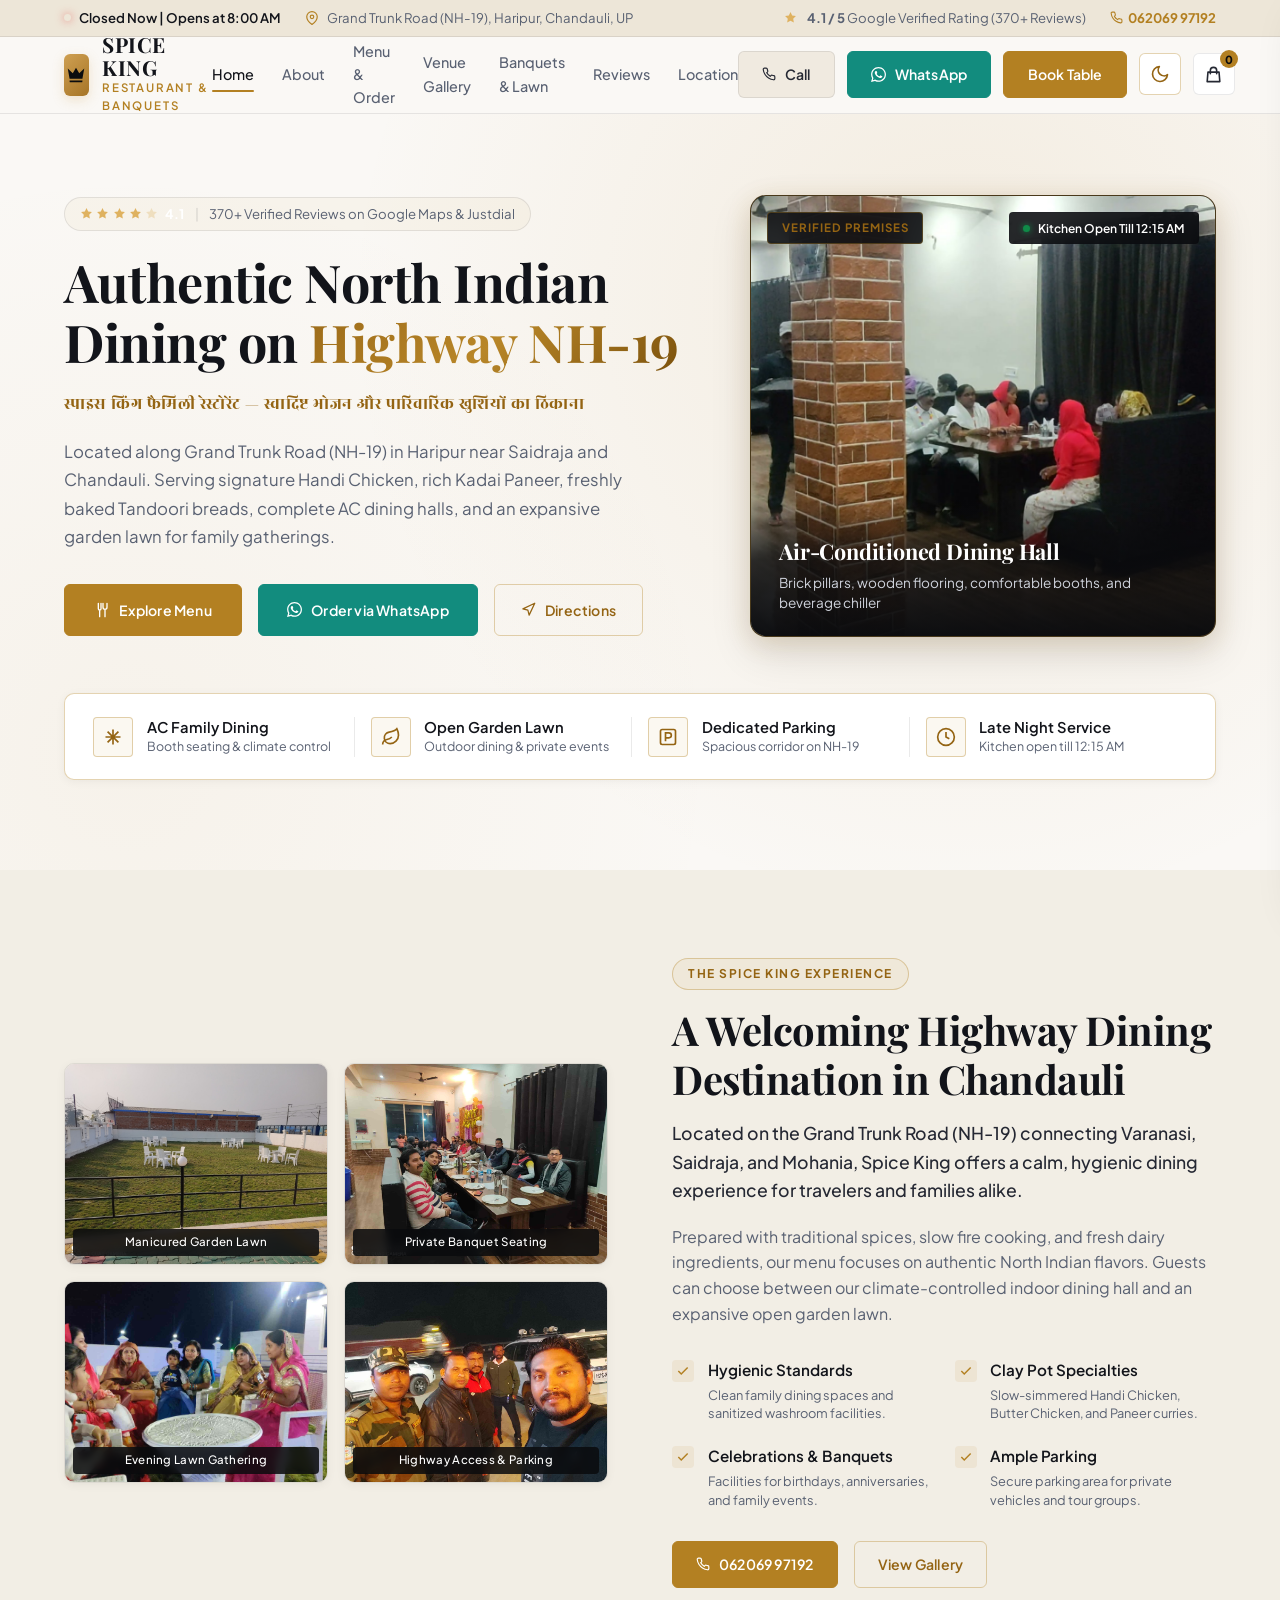
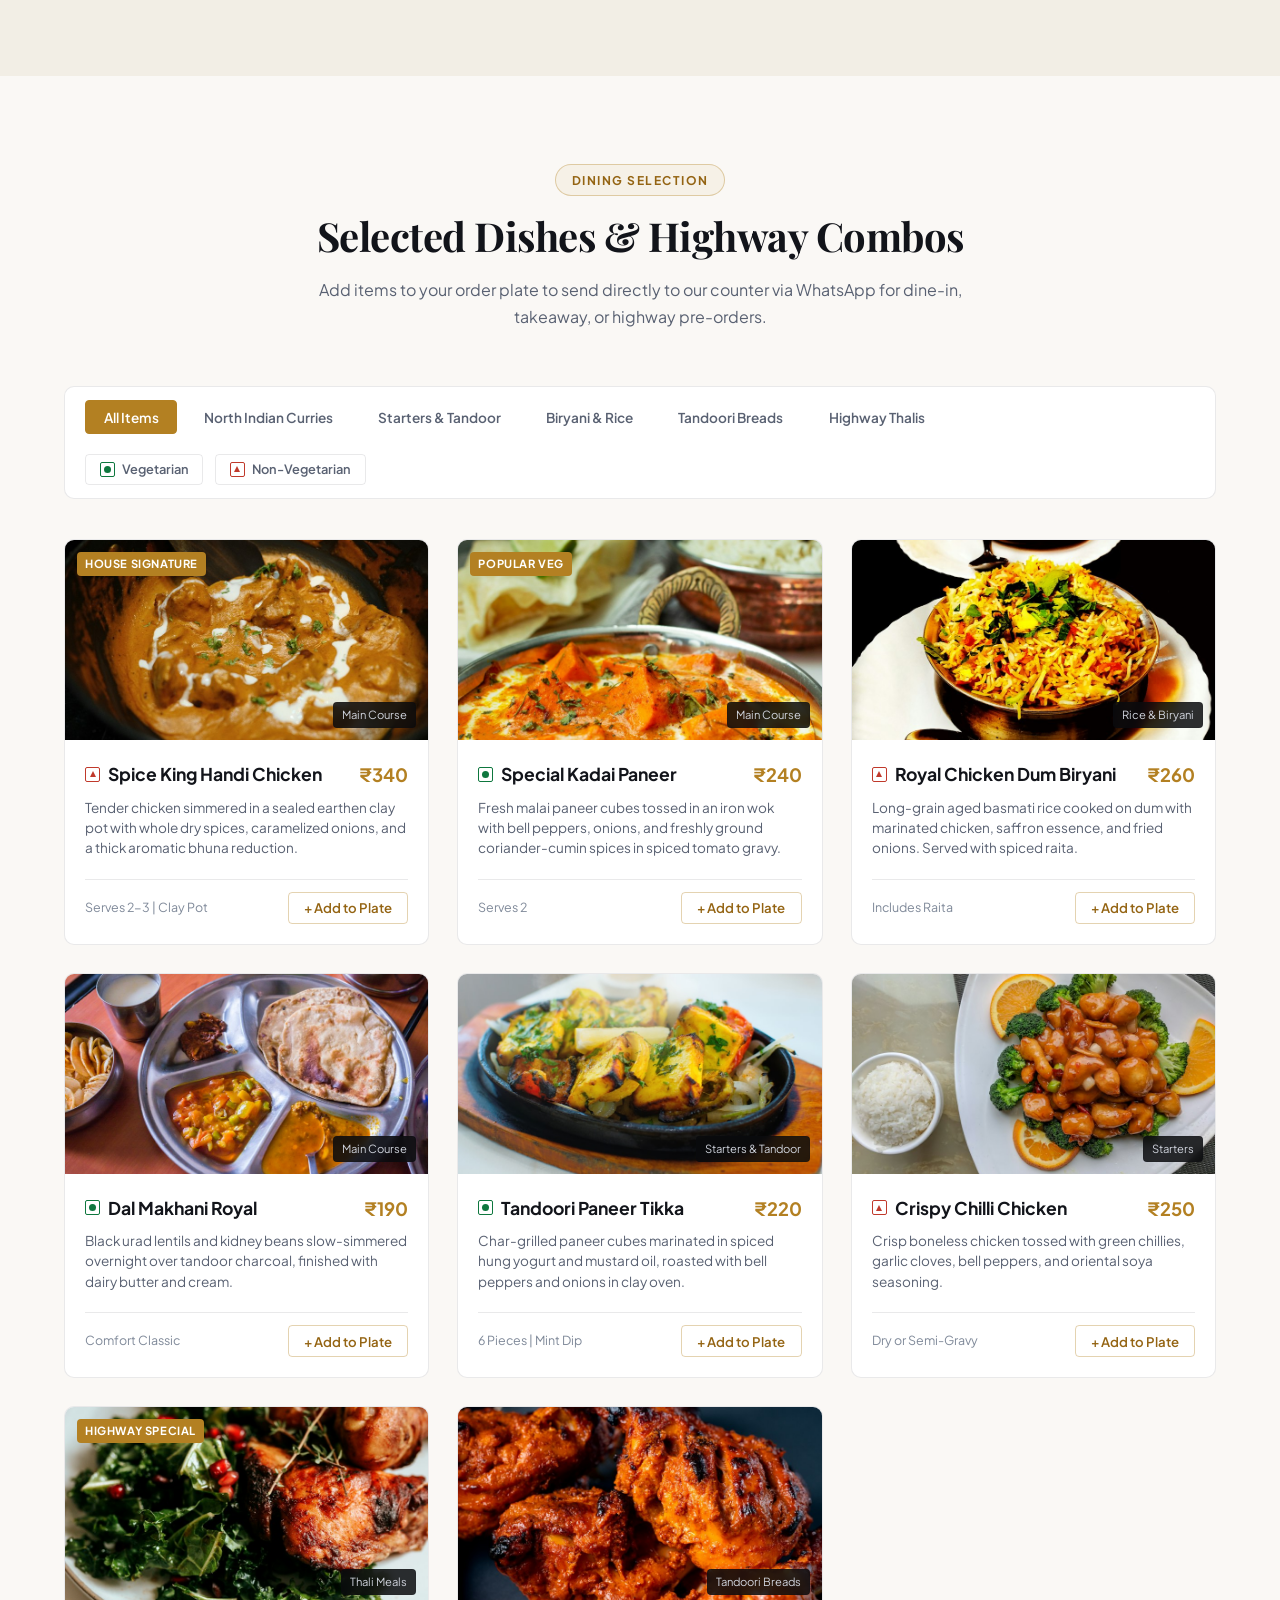
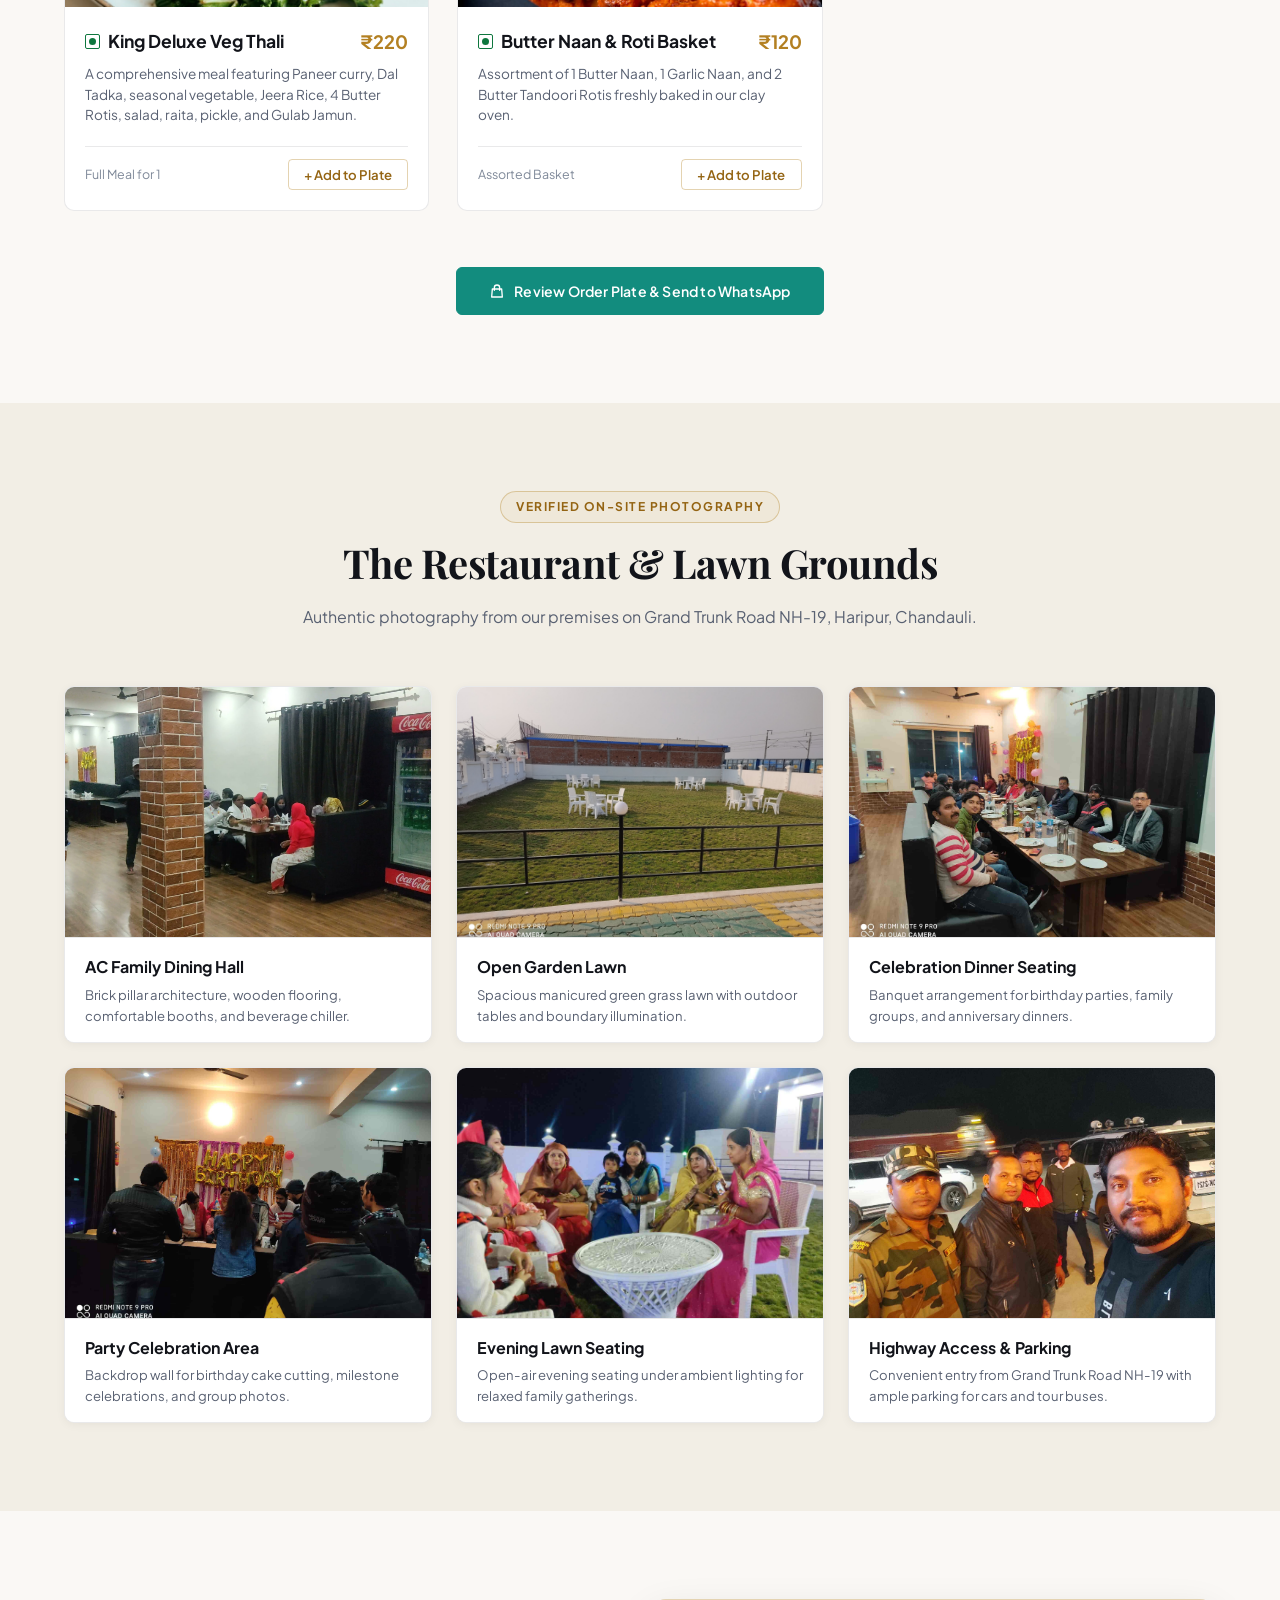
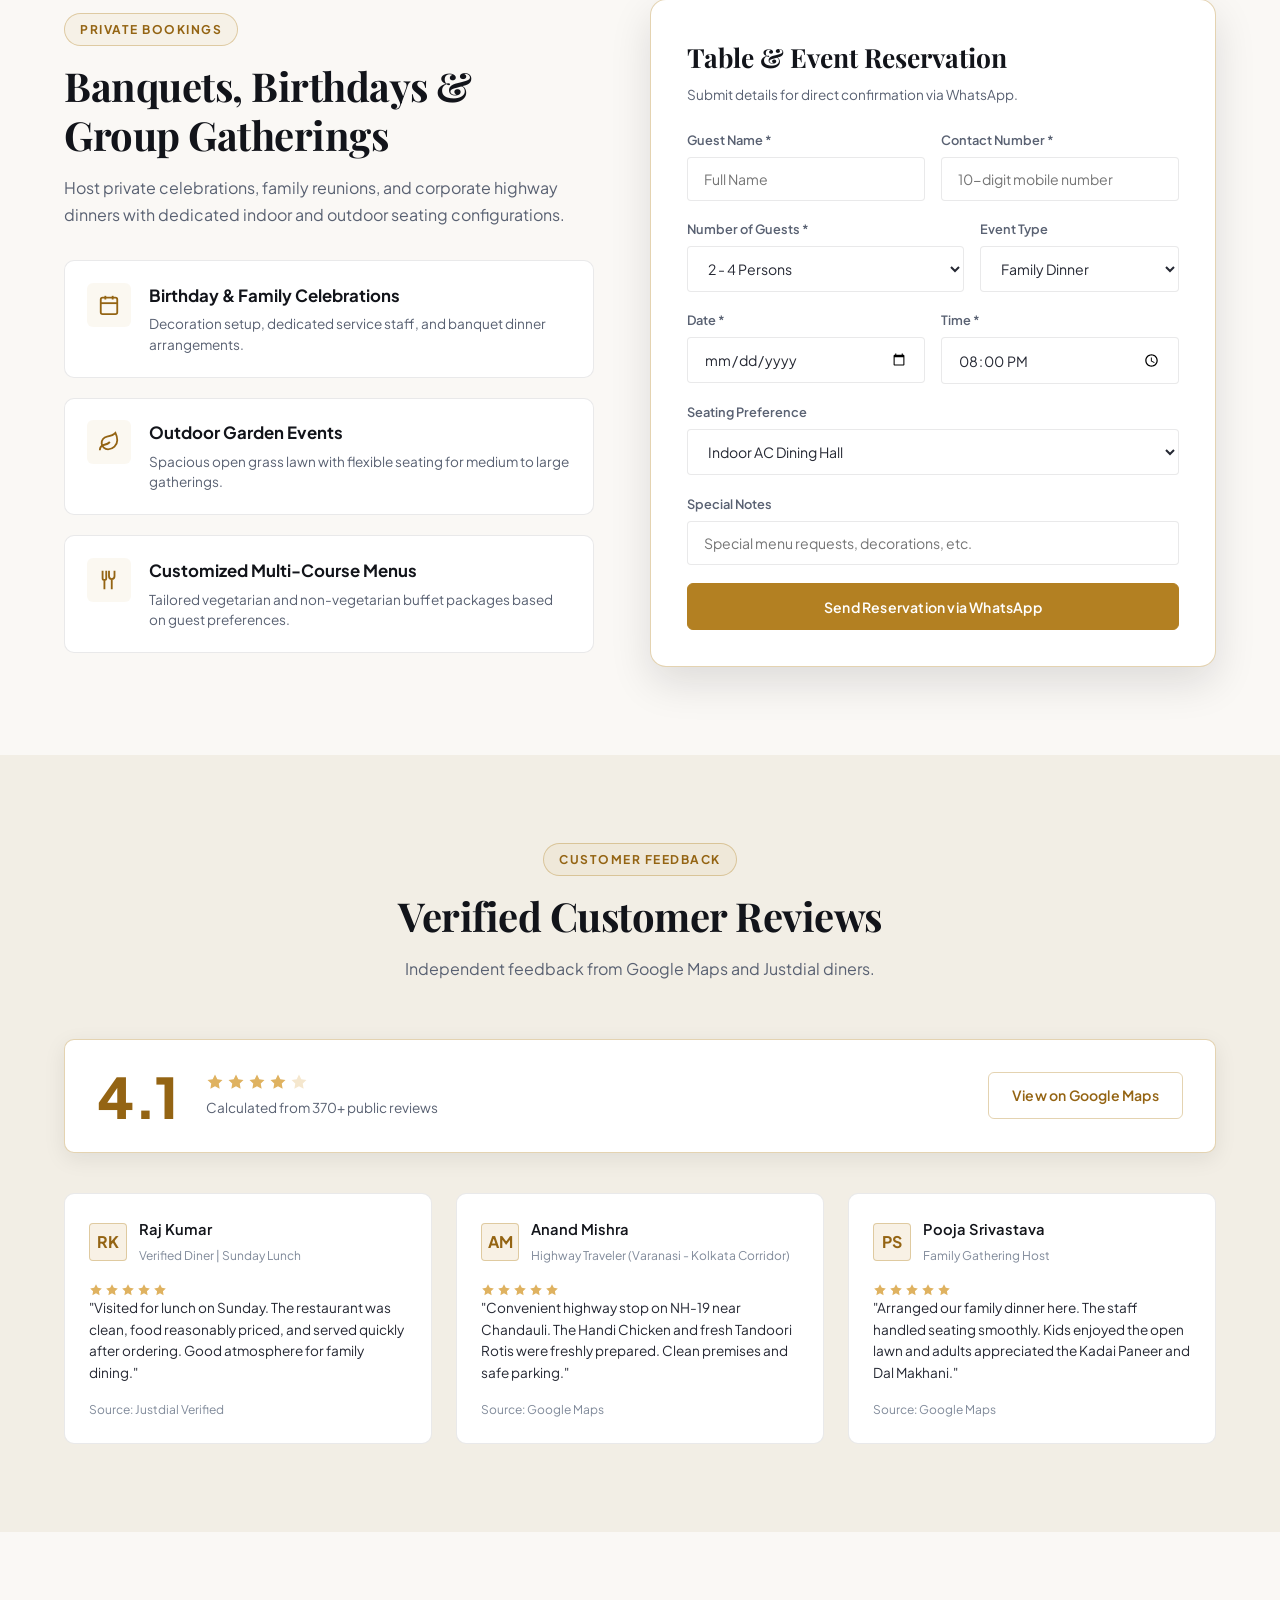
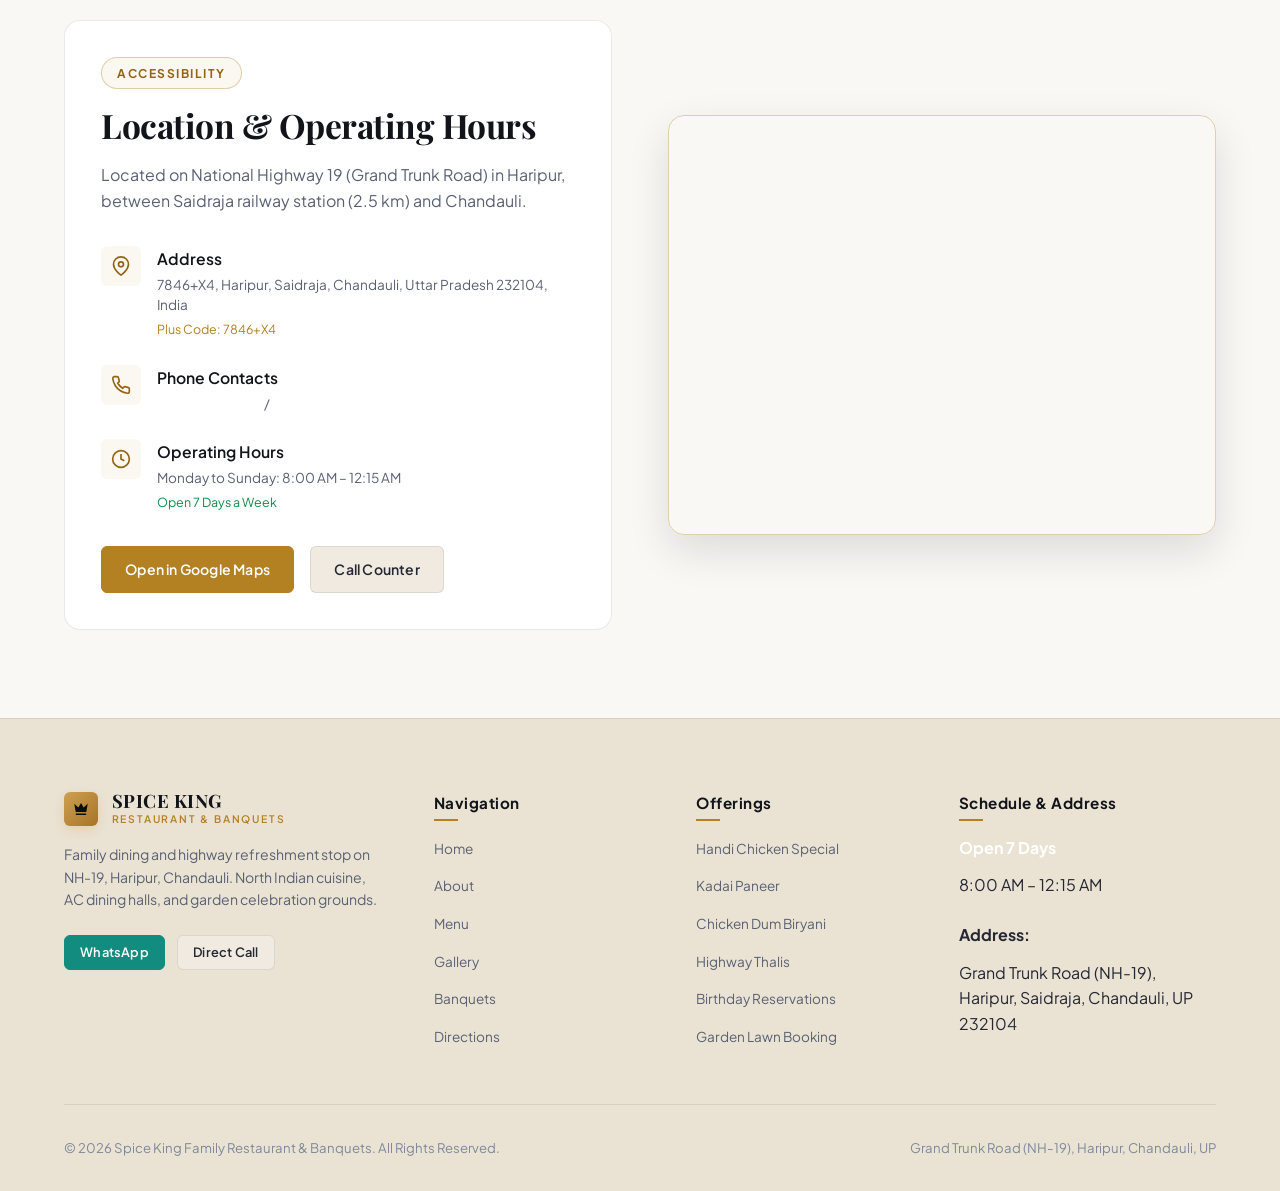
==== index.html @ 6fa089f3 "Initial commit: Spice King Family Restaurant & Banquets official website" ====
<!DOCTYPE html>
<html lang="en">
<head>
  <meta charset="UTF-8">
  <meta name="viewport" content="width=device-width, initial-scale=1.0">
  <title>Spice King Family Restaurant & Banquets | Grand Trunk Road, NH-19, Chandauli</title>
  <meta name="description" content="Official website of Spice King Family Restaurant & Banquets, Haripur, Chandauli (NH-19). North Indian dining, Handi Chicken, Paneer specialties, AC family dining hall, and garden lawn for celebrations.">
  <meta name="keywords" content="Spice King Family Restaurant, Spice King Chandauli, Haripur restaurant, Saidraja restaurant, NH-19 restaurant, Handi chicken Chandauli, Banquets in Chandauli">

  <!-- Open Graph -->
  <meta property="og:title" content="Spice King Family Restaurant & Banquets">
  <meta property="og:description" content="Authentic taste, AC family dining, green lawn, and celebration venue on Grand Trunk Road NH-19, Chandauli.">
  <meta property="og:image" content="assets/images/spice_king_2.jpg">
  <meta property="og:type" content="restaurant.restaurant">

  <!-- Google Fonts -->
  <link rel="preconnect" href="https://fonts.googleapis.com">
  <link rel="preconnect" href="https://fonts.gstatic.com" crossorigin>
  <link href="https://fonts.googleapis.com/css2?family=Playfair+Display:ital,wght@0,600;0,700;0,800;1,600&family=Plus+Jakarta+Sans:wght@400;500;600;700;800&family=Rozha+One&display=swap" rel="stylesheet">

  <!-- Main CSS -->
  <link rel="stylesheet" href="assets/css/styles.css">

  <!-- Theme Initialization (Runs before render to prevent flash) -->
  <script>
    (function() {
      var saved = localStorage.getItem('spice_king_theme');
      if (saved === 'light' || (!saved && window.matchMedia && window.matchMedia('(prefers-color-scheme: light)').matches)) {
        document.documentElement.setAttribute('data-theme', 'light');
      } else {
        document.documentElement.setAttribute('data-theme', 'dark');
      }
    })();
  </script>
</head>
<body>

  <!-- Top Highway Information Bar -->
  <div class="top-notice-bar">
    <div class="container" style="display:flex; justify-content:space-between; align-items:center; width:100%;">
      <div class="notice-items">
        <div class="notice-item">
          <span class="live-indicator" id="liveStatusDot"></span>
          <span id="liveStatusText" style="font-weight:600; color:var(--text-heading);">Open Now | Closes at 12:15 AM</span>
        </div>
        <div class="notice-item">
          <span class="svg-icon svg-stroke" style="width:14px; height:14px; color:var(--brand-gold);">
            <svg viewBox="0 0 24 24"><path d="M21 10c0 7-9 13-9 13s-9-6-9-13a9 9 0 0118 0z"/><circle cx="12" cy="10" r="3"/></svg>
          </span>
          <span>Grand Trunk Road (NH-19), Haripur, Chandauli, UP</span>
        </div>
      </div>
      <div class="notice-items">
        <div class="notice-item">
          <span class="star-rating" style="margin-right:2px;">
            <svg width="13" height="13" viewBox="0 0 24 24" fill="currentColor"><path d="M12 2l3.09 6.26L22 9.27l-5 4.87 1.18 6.88L12 17.77l-6.18 3.25L7 14.14 2 9.27l6.91-1.01L12 2z"/></svg>
          </span>
          <span><strong>4.1 / 5</strong> Google Verified Rating (370+ Reviews)</span>
        </div>
        <div class="notice-item">
          <a href="tel:06206997192" style="color:var(--brand-gold); font-weight:700; display:flex; align-items:center; gap:5px;">
            <span class="svg-icon svg-stroke" style="width:13px; height:13px;">
              <svg viewBox="0 0 24 24"><path d="M22 16.92v3a2 2 0 01-2.18 2 19.79 19.79 0 01-8.63-3.07 19.5 19.5 0 01-6-6 19.79 19.79 0 01-3.07-8.67A2 2 0 014.11 2h3a2 2 0 012 1.72 12.84 12.84 0 00.7 2.81 2 2 0 01-.45 2.11L8.09 9.91a16 16 0 006 6l1.27-1.27a2 2 0 012.11-.45 12.84 12.84 0 002.81.7A2 2 0 0122 16.92z"/></svg>
            </span>
            062069 97192
          </a>
        </div>
      </div>
    </div>
  </div>

  <!-- Navigation Header -->
  <header class="navbar" id="navbar">
    <div class="container nav-container">
      <!-- Brand Logo -->
      <a href="#home" class="brand-logo">
        <div class="logo-icon">
          <svg viewBox="0 0 24 24" fill="currentColor">
            <path d="M5 16L3 5l5.5 5L12 4l3.5 6L21 5l-2 11H5zm14 3c0 .6-.4 1-1 1H6c-.6 0-1-.4-1-1v-1h14v1z"/>
          </svg>
        </div>
        <div class="brand-text">
          <span class="brand-name">SPICE KING</span>
          <span class="brand-sub">Restaurant & Banquets</span>
        </div>
      </a>

      <!-- Desktop Nav Links -->
      <nav class="nav-links" id="navLinks">
        <a href="#home" class="nav-link active">Home</a>
        <a href="#about" class="nav-link">About</a>
        <a href="#menu" class="nav-link">Menu & Order</a>
        <a href="#gallery" class="nav-link">Venue Gallery</a>
        <a href="#banquets" class="nav-link">Banquets & Lawn</a>
        <a href="#reviews" class="nav-link">Reviews</a>
        <a href="#location" class="nav-link">Location</a>
      </nav>

      <!-- Nav Actions -->
      <div class="nav-actions">
        <a href="tel:06206997192" class="btn btn-call" title="Call Spice King">
          <span class="svg-icon svg-stroke" style="width:14px; height:14px;">
            <svg viewBox="0 0 24 24"><path d="M22 16.92v3a2 2 0 01-2.18 2 19.79 19.79 0 01-8.63-3.07 19.5 19.5 0 01-6-6 19.79 19.79 0 01-3.07-8.67A2 2 0 014.11 2h3a2 2 0 012 1.72 12.84 12.84 0 00.7 2.81 2 2 0 01-.45 2.11L8.09 9.91a16 16 0 006 6l1.27-1.27a2 2 0 012.11-.45 12.84 12.84 0 002.81.7A2 2 0 0122 16.92z"/></svg>
          </span>
          Call
        </a>
        <a href="https://wa.me/916206997192?text=Hello%20Spice%20King%20Family%20Restaurant,%20I%20would%20like%20to%20inquire%20about%20dining." target="_blank" class="btn btn-whatsapp" title="Chat on WhatsApp">
          <span class="svg-icon" style="width:15px; height:15px;">
            <svg viewBox="0 0 24 24"><path d="M.057 24l1.687-6.163c-1.041-1.804-1.588-3.849-1.587-5.946.003-6.556 5.338-11.891 11.893-11.891 3.181.001 6.167 1.24 8.413 3.488 2.245 2.248 3.481 5.236 3.48 8.414-.003 6.557-5.338 11.892-11.893 11.892-1.99-.001-3.951-.5-5.688-1.448l-6.305 1.654zm6.597-3.807c1.676.995 3.276 1.591 5.392 1.592 5.448 0 9.886-4.434 9.889-9.885.002-5.462-4.415-9.89-9.881-9.892-5.452 0-9.887 4.434-9.889 9.884-.001 2.225.651 3.891 1.746 5.634l-.999 3.648 3.742-.981zm11.387-5.464c-.074-.124-.272-.198-.57-.347-.297-.149-1.758-.868-2.031-.967-.272-.099-.47-.149-.669.149-.198.297-.768.967-.941 1.165-.173.198-.347.223-.644.074-.297-.149-1.255-.462-2.39-1.475-.883-.788-1.48-1.761-1.653-2.059-.173-.297-.018-.458.13-.606.134-.133.297-.347.446-.521.151-.172.2-.296.3-.495.099-.198.05-.372-.025-.521-.075-.148-.669-1.611-.916-2.206-.242-.579-.487-.501-.669-.51l-.57-.01c-.198 0-.52.074-.792.372s-1.04 1.016-1.04 2.479 1.065 2.876 1.213 3.074c.149.198 2.095 3.2 5.076 4.487.709.306 1.263.489 1.694.626.712.226 1.36.194 1.872.118.571-.085 1.758-.719 2.006-1.413.248-.695.248-1.29.173-1.414z"/></svg>
          </span>
          WhatsApp
        </a>
        <a href="#banquets" class="btn btn-primary">Book Table</a>
        
        <!-- Day / Night Theme Toggle -->
        <button class="theme-toggle-btn" id="themeToggleBtn" title="Switch Theme (Day / Night)" aria-label="Toggle Day and Night Theme">
          <span class="theme-icon sun-icon svg-stroke">
            <svg viewBox="0 0 24 24"><circle cx="12" cy="12" r="5"/><line x1="12" y1="1" x2="12" y2="3"/><line x1="12" y1="21" x2="12" y2="23"/><line x1="4.22" y1="4.22" x2="5.64" y2="5.64"/><line x1="18.36" y1="18.36" x2="19.78" y2="19.78"/><line x1="1" y1="12" x2="3" y2="12"/><line x1="21" y1="12" x2="23" y2="12"/><line x1="4.22" y1="19.78" x2="5.64" y2="18.36"/><line x1="18.36" y1="5.64" x2="19.78" y2="4.22"/></svg>
          </span>
          <span class="theme-icon moon-icon svg-stroke">
            <svg viewBox="0 0 24 24"><path d="M21 12.79A9 9 0 1 1 11.21 3 7 7 0 0 0 21 12.79z"/></svg>
          </span>
        </button>

        <!-- Cart Toggle Trigger -->
        <button class="cart-toggle-btn" id="cartToggleBtn" title="View Order Plate">
          <span class="svg-icon svg-stroke" style="width:19px; height:19px;">
            <svg viewBox="0 0 24 24"><path d="M16 11V7a4 4 0 00-8 0v4M5 9h14l1 12H4L5 9z"/></svg>
          </span>
          <span class="cart-count-badge" id="cartCountBadge">0</span>
        </button>

        <button class="mobile-nav-toggle" id="mobileNavToggle" aria-label="Toggle navigation">
          <svg width="20" height="20" viewBox="0 0 24 24" fill="none" stroke="currentColor" stroke-width="2"><path d="M4 6h16M4 12h16M4 18h16"/></svg>
        </button>
      </div>
    </div>
  </header>

  <!-- ==========================================================================
       HERO SECTION
       ========================================================================== -->
  <section class="hero" id="home">
    <div class="container">
      <div class="hero-grid">
        <!-- Left Content -->
        <div class="hero-content">
          <div class="hero-rating-badge">
            <div class="star-rating">
              <svg width="13" height="13" viewBox="0 0 24 24" fill="currentColor"><path d="M12 2l3.09 6.26L22 9.27l-5 4.87 1.18 6.88L12 17.77l-6.18 3.25L7 14.14 2 9.27l6.91-1.01L12 2z"/></svg>
              <svg width="13" height="13" viewBox="0 0 24 24" fill="currentColor"><path d="M12 2l3.09 6.26L22 9.27l-5 4.87 1.18 6.88L12 17.77l-6.18 3.25L7 14.14 2 9.27l6.91-1.01L12 2z"/></svg>
              <svg width="13" height="13" viewBox="0 0 24 24" fill="currentColor"><path d="M12 2l3.09 6.26L22 9.27l-5 4.87 1.18 6.88L12 17.77l-6.18 3.25L7 14.14 2 9.27l6.91-1.01L12 2z"/></svg>
              <svg width="13" height="13" viewBox="0 0 24 24" fill="currentColor"><path d="M12 2l3.09 6.26L22 9.27l-5 4.87 1.18 6.88L12 17.77l-6.18 3.25L7 14.14 2 9.27l6.91-1.01L12 2z"/></svg>
              <svg width="13" height="13" viewBox="0 0 24 24" fill="currentColor" style="opacity:0.3;"><path d="M12 2l3.09 6.26L22 9.27l-5 4.87 1.18 6.88L12 17.77l-6.18 3.25L7 14.14 2 9.27l6.91-1.01L12 2z"/></svg>
              <span style="color:#fff; margin-left:4px; font-weight:700;">4.1</span>
            </div>
            <span style="color:var(--border-subtle);">|</span>
            <span style="color:var(--text-muted);">370+ Verified Reviews on Google Maps & Justdial</span>
          </div>

          <h1 class="hero-title">
            Authentic North Indian Dining on <span class="text-gradient">Highway NH-19</span>
          </h1>

          <div class="hindi-tagline" style="margin-bottom: 1.25rem;">
            स्पाइस किंग फैमिली रेस्टोरेंट — स्वादिष्ट भोजन और पारिवारिक खुशियों का ठिकाना
          </div>

          <p class="hero-description">
            Located along Grand Trunk Road (NH-19) in Haripur near Saidraja and Chandauli. Serving signature Handi Chicken, rich Kadai Paneer, freshly baked Tandoori breads, complete AC dining halls, and an expansive garden lawn for family gatherings.
          </p>

          <div class="hero-cta-group">
            <a href="#menu" class="btn btn-primary" style="padding: 0.85rem 1.85rem;">
              <span class="svg-icon svg-stroke" style="width:16px; height:16px;">
                <svg viewBox="0 0 24 24"><path d="M18 2v6a3 3 0 0 1-3 3 3 3 0 0 1-3-3V2M15 11v11M5 2v8a2 2 0 0 0 2 2h0a2 2 0 0 0 2-2V2M7 12v10"/></svg>
              </span>
              Explore Menu
            </a>
            <a href="https://wa.me/916206997192?text=Hello%20Spice%20King%20Restaurant,%20I%20want%20to%20place%20an%20order/pre-order." target="_blank" class="btn btn-whatsapp" style="padding: 0.85rem 1.75rem;">
              <span class="svg-icon" style="width:15px; height:15px;">
                <svg viewBox="0 0 24 24"><path d="M.057 24l1.687-6.163c-1.041-1.804-1.588-3.849-1.587-5.946.003-6.556 5.338-11.891 11.893-11.891 3.181.001 6.167 1.24 8.413 3.488 2.245 2.248 3.481 5.236 3.48 8.414-.003 6.557-5.338 11.892-11.893 11.892-1.99-.001-3.951-.5-5.688-1.448l-6.305 1.654zm6.597-3.807c1.676.995 3.276 1.591 5.392 1.592 5.448 0 9.886-4.434 9.889-9.885.002-5.462-4.415-9.89-9.881-9.892-5.452 0-9.887 4.434-9.889 9.884-.001 2.225.651 3.891 1.746 5.634l-.999 3.648 3.742-.981zm11.387-5.464c-.074-.124-.272-.198-.57-.347-.297-.149-1.758-.868-2.031-.967-.272-.099-.47-.149-.669.149-.198.297-.768.967-.941 1.165-.173.198-.347.223-.644.074-.297-.149-1.255-.462-2.39-1.475-.883-.788-1.48-1.761-1.653-2.059-.173-.297-.018-.458.13-.606.134-.133.297-.347.446-.521.151-.172.2-.296.3-.495.099-.198.05-.372-.025-.521-.075-.148-.669-1.611-.916-2.206-.242-.579-.487-.501-.669-.51l-.57-.01c-.198 0-.52.074-.792.372s-1.04 1.016-1.04 2.479 1.065 2.876 1.213 3.074c.149.198 2.095 3.2 5.076 4.487.709.306 1.263.489 1.694.626.712.226 1.36.194 1.872.118.571-.085 1.758-.719 2.006-1.413.248-.695.248-1.29.173-1.414z"/></svg>
              </span>
              Order via WhatsApp
            </a>
            <a href="#location" class="btn btn-outline" style="padding: 0.85rem 1.65rem;">
              <span class="svg-icon svg-stroke" style="width:15px; height:15px;">
                <svg viewBox="0 0 24 24"><polygon points="3 11 22 2 13 21 11 13 3 11"/></svg>
              </span>
              Directions
            </a>
          </div>
        </div>

        <!-- Right Visual Showcase -->
        <div class="hero-visual">
          <div class="visual-main-card">
            <div class="visual-top-bar">
              <span class="visual-badge">Verified Premises</span>
              <span class="visual-badge-live">
                <span class="live-indicator"></span>
                Kitchen Open Till 12:15 AM
              </span>
            </div>
            <img src="assets/images/spice_king_2.jpg" alt="Spice King Family Restaurant AC Dining Hall Interior">
            <div class="visual-overlay">
              <h3 class="visual-title">Air-Conditioned Dining Hall</h3>
              <p class="visual-sub">Brick pillars, wooden flooring, comfortable booths, and beverage chiller</p>
            </div>
          </div>
        </div>
      </div>

      <!-- Grounded 4-Column Feature Bar -->
      <div class="hero-features-bar">
        <div class="feature-bar-item">
          <div class="feature-bar-icon">
            <svg viewBox="0 0 24 24" fill="none" stroke="currentColor" stroke-width="2"><path d="M12 3v18m-9-9h18m-15.5-6.5l13 13m0-13l-13 13"/></svg>
          </div>
          <div class="feature-bar-text">
            <h4>AC Family Dining</h4>
            <p>Booth seating & climate control</p>
          </div>
        </div>
        <div class="feature-bar-item">
          <div class="feature-bar-icon">
            <svg viewBox="0 0 24 24" fill="none" stroke="currentColor" stroke-width="2"><path d="M11 20A7 7 0 0 1 9.8 6.1C15.5 5 17 4.48 19 2c1 2 2 4.18 2 8 0 5.5-4.78 10-10 10Z"/><path d="M2 21c0-3 1.85-5.36 5.08-6C9.5 14.52 12 13 13 12"/></svg>
          </div>
          <div class="feature-bar-text">
            <h4>Open Garden Lawn</h4>
            <p>Outdoor dining & private events</p>
          </div>
        </div>
        <div class="feature-bar-item">
          <div class="feature-bar-icon">
            <svg viewBox="0 0 24 24" fill="none" stroke="currentColor" stroke-width="2"><rect x="3" y="3" width="18" height="18" rx="2"/><path d="M9 17V7h4a3 3 0 0 1 0 6H9"/></svg>
          </div>
          <div class="feature-bar-text">
            <h4>Dedicated Parking</h4>
            <p>Spacious corridor on NH-19</p>
          </div>
        </div>
        <div class="feature-bar-item">
          <div class="feature-bar-icon">
            <svg viewBox="0 0 24 24" fill="none" stroke="currentColor" stroke-width="2"><circle cx="12" cy="12" r="10"/><polyline points="12 6 12 12 16 14"/></svg>
          </div>
          <div class="feature-bar-text">
            <h4>Late Night Service</h4>
            <p>Kitchen open till 12:15 AM</p>
          </div>
        </div>
      </div>
    </div>
  </section>

  <!-- ==========================================================================
       ABOUT & HIGHWAY ADVANTAGE
       ========================================================================== -->
  <section class="section about-section" id="about">
    <div class="container">
      <div class="about-grid">
        <!-- Mosaic -->
        <div class="about-gallery-mosaic">
          <div class="mosaic-item">
            <img src="assets/images/spice_king_6.jpg" alt="Outdoor Lawn Garden at Spice King">
            <span class="mosaic-label">Manicured Garden Lawn</span>
          </div>
          <div class="mosaic-item">
            <img src="assets/images/spice_king_4.jpg" alt="Banquet Setup at Spice King">
            <span class="mosaic-label">Private Banquet Seating</span>
          </div>
          <div class="mosaic-item">
            <img src="assets/images/spice_king_3.jpg" alt="Evening Family Gathering at Lawn">
            <span class="mosaic-label">Evening Lawn Gathering</span>
          </div>
          <div class="mosaic-item">
            <img src="assets/images/spice_king_1.jpg" alt="Highway Travelers Stop at Spice King">
            <span class="mosaic-label">Highway Access & Parking</span>
          </div>
        </div>

        <!-- Narrative -->
        <div class="about-text">
          <div class="badge-tag">The Spice King Experience</div>
          <h2 class="section-title">A Welcoming Highway Dining Destination in Chandauli</h2>
          <p class="lead">
            Located on the Grand Trunk Road (NH-19) connecting Varanasi, Saidraja, and Mohania, Spice King offers a calm, hygienic dining experience for travelers and families alike.
          </p>
          <p style="color:var(--text-muted); margin-bottom:1.5rem;">
            Prepared with traditional spices, slow fire cooking, and fresh dairy ingredients, our menu focuses on authentic North Indian flavors. Guests can choose between our climate-controlled indoor dining hall and an expansive open garden lawn.
          </p>

          <div class="features-list">
            <div class="feature-point">
              <div class="feature-check">
                <svg viewBox="0 0 24 24" fill="none" stroke="currentColor" stroke-width="2.5"><polyline points="20 6 9 17 4 12"/></svg>
              </div>
              <div>
                <h5>Hygienic Standards</h5>
                <p>Clean family dining spaces and sanitized washroom facilities.</p>
              </div>
            </div>
            <div class="feature-point">
              <div class="feature-check">
                <svg viewBox="0 0 24 24" fill="none" stroke="currentColor" stroke-width="2.5"><polyline points="20 6 9 17 4 12"/></svg>
              </div>
              <div>
                <h5>Clay Pot Specialties</h5>
                <p>Slow-simmered Handi Chicken, Butter Chicken, and Paneer curries.</p>
              </div>
            </div>
            <div class="feature-point">
              <div class="feature-check">
                <svg viewBox="0 0 24 24" fill="none" stroke="currentColor" stroke-width="2.5"><polyline points="20 6 9 17 4 12"/></svg>
              </div>
              <div>
                <h5>Celebrations & Banquets</h5>
                <p>Facilities for birthdays, anniversaries, and family events.</p>
              </div>
            </div>
            <div class="feature-point">
              <div class="feature-check">
                <svg viewBox="0 0 24 24" fill="none" stroke="currentColor" stroke-width="2.5"><polyline points="20 6 9 17 4 12"/></svg>
              </div>
              <div>
                <h5>Ample Parking</h5>
                <p>Secure parking area for private vehicles and tour groups.</p>
              </div>
            </div>
          </div>

          <div style="display:flex; gap:1rem; align-items:center;">
            <a href="tel:06206997192" class="btn btn-primary">
              <span class="svg-icon svg-stroke" style="width:14px; height:14px;">
                <svg viewBox="0 0 24 24"><path d="M22 16.92v3a2 2 0 01-2.18 2 19.79 19.79 0 01-8.63-3.07 19.5 19.5 0 01-6-6 19.79 19.79 0 01-3.07-8.67A2 2 0 014.11 2h3a2 2 0 012 1.72 12.84 12.84 0 00.7 2.81 2 2 0 01-.45 2.11L8.09 9.91a16 16 0 006 6l1.27-1.27a2 2 0 012.11-.45 12.84 12.84 0 002.81.7A2 2 0 0122 16.92z"/></svg>
              </span>
              062069 97192
            </a>
            <a href="#gallery" class="btn btn-outline">View Gallery</a>
          </div>
        </div>
      </div>
    </div>
  </section>

  <!-- ==========================================================================
       MENU & ORDERING
       ========================================================================== -->
  <section class="section menu-section" id="menu">
    <div class="container">
      <div class="section-title-wrap">
        <div class="badge-tag">Dining Selection</div>
        <h2 class="section-title">Selected Dishes & Highway Combos</h2>
        <p class="section-subtitle">
          Add items to your order plate to send directly to our counter via WhatsApp for dine-in, takeaway, or highway pre-orders.
        </p>
      </div>

      <!-- Controls -->
      <div class="menu-controls">
        <div class="category-tabs">
          <button class="cat-tab-btn active" data-category="all">All Items</button>
          <button class="cat-tab-btn" data-category="mains">North Indian Curries</button>
          <button class="cat-tab-btn" data-category="starters">Starters & Tandoor</button>
          <button class="cat-tab-btn" data-category="biryani">Biryani & Rice</button>
          <button class="cat-tab-btn" data-category="breads">Tandoori Breads</button>
          <button class="cat-tab-btn" data-category="thali">Highway Thalis</button>
        </div>

        <div class="diet-filters">
          <button class="diet-btn" data-diet="veg">
            <span class="veg-badge"></span> Vegetarian
          </button>
          <button class="diet-btn" data-diet="nonveg">
            <span class="nonveg-badge"></span> Non-Vegetarian
          </button>
        </div>
      </div>

      <!-- Grid -->
      <div class="menu-grid" id="menuGrid">

        <!-- 1: Handi Chicken -->
        <div class="menu-card" data-category="mains" data-diet="nonveg" data-id="1">
          <div class="menu-card-img-wrap">
            <img src="assets/images/butter_chicken.jpg" alt="Spice King Signature Handi Chicken">
            <span class="bestseller-tag">House Signature</span>
            <span class="category-tag-floating">Main Course</span>
          </div>
          <div class="menu-card-body">
            <div class="menu-card-header">
              <div class="item-name-group">
                <span class="nonveg-badge"></span>
                <h3 class="item-title">Spice King Handi Chicken</h3>
              </div>
              <span class="item-price">₹340</span>
            </div>
            <p class="item-desc">
              Tender chicken simmered in a sealed earthen clay pot with whole dry spices, caramelized onions, and a thick aromatic bhuna reduction.
            </p>
            <div class="menu-card-footer">
              <span class="portion-info">Serves 2-3 | Clay Pot</span>
              <button class="add-order-btn">+ Add to Plate</button>
            </div>
          </div>
        </div>

        <!-- 2: Kadai Paneer -->
        <div class="menu-card" data-category="mains" data-diet="veg" data-id="2">
          <div class="menu-card-img-wrap">
            <img src="assets/images/kadai_paneer.jpg" alt="Special Kadai Paneer">
            <span class="bestseller-tag">Popular Veg</span>
            <span class="category-tag-floating">Main Course</span>
          </div>
          <div class="menu-card-body">
            <div class="menu-card-header">
              <div class="item-name-group">
                <span class="veg-badge"></span>
                <h3 class="item-title">Special Kadai Paneer</h3>
              </div>
              <span class="item-price">₹240</span>
            </div>
            <p class="item-desc">
              Fresh malai paneer cubes tossed in an iron wok with bell peppers, onions, and freshly ground coriander-cumin spices in spiced tomato gravy.
            </p>
            <div class="menu-card-footer">
              <span class="portion-info">Serves 2</span>
              <button class="add-order-btn">+ Add to Plate</button>
            </div>
          </div>
        </div>

        <!-- 3: Biryani -->
        <div class="menu-card" data-category="biryani" data-diet="nonveg" data-id="3">
          <div class="menu-card-img-wrap">
            <img src="assets/images/biryani.jpg" alt="Royal Chicken Dum Biryani">
            <span class="category-tag-floating">Rice & Biryani</span>
          </div>
          <div class="menu-card-body">
            <div class="menu-card-header">
              <div class="item-name-group">
                <span class="nonveg-badge"></span>
                <h3 class="item-title">Royal Chicken Dum Biryani</h3>
              </div>
              <span class="item-price">₹260</span>
            </div>
            <p class="item-desc">
              Long-grain aged basmati rice cooked on dum with marinated chicken, saffron essence, and fried onions. Served with spiced raita.
            </p>
            <div class="menu-card-footer">
              <span class="portion-info">Includes Raita</span>
              <button class="add-order-btn">+ Add to Plate</button>
            </div>
          </div>
        </div>

        <!-- 4: Dal Makhani -->
        <div class="menu-card" data-category="mains" data-diet="veg" data-id="4">
          <div class="menu-card-img-wrap">
            <img src="assets/images/dal_makhani.jpg" alt="Dal Makhani Royal">
            <span class="category-tag-floating">Main Course</span>
          </div>
          <div class="menu-card-body">
            <div class="menu-card-header">
              <div class="item-name-group">
                <span class="veg-badge"></span>
                <h3 class="item-title">Dal Makhani Royal</h3>
              </div>
              <span class="item-price">₹190</span>
            </div>
            <p class="item-desc">
              Black urad lentils and kidney beans slow-simmered overnight over tandoor charcoal, finished with dairy butter and cream.
            </p>
            <div class="menu-card-footer">
              <span class="portion-info">Comfort Classic</span>
              <button class="add-order-btn">+ Add to Plate</button>
            </div>
          </div>
        </div>

        <!-- 5: Paneer Tikka -->
        <div class="menu-card" data-category="starters" data-diet="veg" data-id="5">
          <div class="menu-card-img-wrap">
            <img src="assets/images/paneer_tikka.jpg" alt="Tandoori Paneer Tikka">
            <span class="category-tag-floating">Starters & Tandoor</span>
          </div>
          <div class="menu-card-body">
            <div class="menu-card-header">
              <div class="item-name-group">
                <span class="veg-badge"></span>
                <h3 class="item-title">Tandoori Paneer Tikka</h3>
              </div>
              <span class="item-price">₹220</span>
            </div>
            <p class="item-desc">
              Char-grilled paneer cubes marinated in spiced hung yogurt and mustard oil, roasted with bell peppers and onions in clay oven.
            </p>
            <div class="menu-card-footer">
              <span class="portion-info">6 Pieces | Mint Dip</span>
              <button class="add-order-btn">+ Add to Plate</button>
            </div>
          </div>
        </div>

        <!-- 6: Chilli Chicken -->
        <div class="menu-card" data-category="starters" data-diet="nonveg" data-id="6">
          <div class="menu-card-img-wrap">
            <img src="assets/images/chilli_chicken.jpg" alt="Crispy Chilli Chicken">
            <span class="category-tag-floating">Starters</span>
          </div>
          <div class="menu-card-body">
            <div class="menu-card-header">
              <div class="item-name-group">
                <span class="nonveg-badge"></span>
                <h3 class="item-title">Crispy Chilli Chicken</h3>
              </div>
              <span class="item-price">₹250</span>
            </div>
            <p class="item-desc">
              Crisp boneless chicken tossed with green chillies, garlic cloves, bell peppers, and oriental soya seasoning.
            </p>
            <div class="menu-card-footer">
              <span class="portion-info">Dry or Semi-Gravy</span>
              <button class="add-order-btn">+ Add to Plate</button>
            </div>
          </div>
        </div>

        <!-- 7: Deluxe Thali -->
        <div class="menu-card" data-category="thali" data-diet="veg" data-id="7">
          <div class="menu-card-img-wrap">
            <img src="assets/images/thali.jpg" alt="Highway Deluxe Veg Thali">
            <span class="bestseller-tag">Highway Special</span>
            <span class="category-tag-floating">Thali Meals</span>
          </div>
          <div class="menu-card-body">
            <div class="menu-card-header">
              <div class="item-name-group">
                <span class="veg-badge"></span>
                <h3 class="item-title">King Deluxe Veg Thali</h3>
              </div>
              <span class="item-price">₹220</span>
            </div>
            <p class="item-desc">
              A comprehensive meal featuring Paneer curry, Dal Tadka, seasonal vegetable, Jeera Rice, 4 Butter Rotis, salad, raita, pickle, and Gulab Jamun.
            </p>
            <div class="menu-card-footer">
              <span class="portion-info">Full Meal for 1</span>
              <button class="add-order-btn">+ Add to Plate</button>
            </div>
          </div>
        </div>

        <!-- 8: Breads -->
        <div class="menu-card" data-category="breads" data-diet="veg" data-id="8">
          <div class="menu-card-img-wrap">
            <img src="assets/images/tandoori_roti.jpg" alt="Butter Naan and Tandoori Roti">
            <span class="category-tag-floating">Tandoori Breads</span>
          </div>
          <div class="menu-card-body">
            <div class="menu-card-header">
              <div class="item-name-group">
                <span class="veg-badge"></span>
                <h3 class="item-title">Butter Naan & Roti Basket</h3>
              </div>
              <span class="item-price">₹120</span>
            </div>
            <p class="item-desc">
              Assortment of 1 Butter Naan, 1 Garlic Naan, and 2 Butter Tandoori Rotis freshly baked in our clay oven.
            </p>
            <div class="menu-card-footer">
              <span class="portion-info">Assorted Basket</span>
              <button class="add-order-btn">+ Add to Plate</button>
            </div>
          </div>
        </div>

      </div>

      <div style="text-align: center; margin-top: 3.5rem;">
        <button class="btn btn-whatsapp" onclick="document.getElementById('cartToggleBtn').click();" style="padding: 0.85rem 2rem;">
          <span class="svg-icon svg-stroke" style="width:16px; height:16px;">
            <svg viewBox="0 0 24 24"><path d="M16 11V7a4 4 0 00-8 0v4M5 9h14l1 12H4L5 9z"/></svg>
          </span>
          Review Order Plate & Send to WhatsApp
        </button>
      </div>
    </div>
  </section>

  <!-- ==========================================================================
       VENUE GALLERY
       ========================================================================== -->
  <section class="section gallery-section" id="gallery">
    <div class="container">
      <div class="section-title-wrap">
        <div class="badge-tag">Verified On-Site Photography</div>
        <h2 class="section-title">The Restaurant & Lawn Grounds</h2>
        <p class="section-subtitle">
          Authentic photography from our premises on Grand Trunk Road NH-19, Haripur, Chandauli.
        </p>
      </div>

      <div class="gallery-grid">
        <div class="gallery-card">
          <div class="zoom-overlay">
            <svg viewBox="0 0 24 24" fill="none" stroke="currentColor" stroke-width="2"><circle cx="11" cy="11" r="8"/><line x1="21" y1="21" x2="16.65" y2="16.65"/></svg>
          </div>
          <img src="assets/images/spice_king_2.jpg" alt="Indoor AC Family Hall" class="gallery-card-img">
          <div class="gallery-card-caption">
            <h4>AC Family Dining Hall</h4>
            <p>Brick pillar architecture, wooden flooring, comfortable booths, and beverage chiller.</p>
          </div>
        </div>

        <div class="gallery-card">
          <div class="zoom-overlay">
            <svg viewBox="0 0 24 24" fill="none" stroke="currentColor" stroke-width="2"><circle cx="11" cy="11" r="8"/><line x1="21" y1="21" x2="16.65" y2="16.65"/></svg>
          </div>
          <img src="assets/images/spice_king_6.jpg" alt="Open Grass Garden Lawn" class="gallery-card-img">
          <div class="gallery-card-caption">
            <h4>Open Garden Lawn</h4>
            <p>Spacious manicured green grass lawn with outdoor tables and boundary illumination.</p>
          </div>
        </div>

        <div class="gallery-card">
          <div class="zoom-overlay">
            <svg viewBox="0 0 24 24" fill="none" stroke="currentColor" stroke-width="2"><circle cx="11" cy="11" r="8"/><line x1="21" y1="21" x2="16.65" y2="16.65"/></svg>
          </div>
          <img src="assets/images/spice_king_4.jpg" alt="Banquet Table Setup" class="gallery-card-img">
          <div class="gallery-card-caption">
            <h4>Celebration Dinner Seating</h4>
            <p>Banquet arrangement for birthday parties, family groups, and anniversary dinners.</p>
          </div>
        </div>

        <div class="gallery-card">
          <div class="zoom-overlay">
            <svg viewBox="0 0 24 24" fill="none" stroke="currentColor" stroke-width="2"><circle cx="11" cy="11" r="8"/><line x1="21" y1="21" x2="16.65" y2="16.65"/></svg>
          </div>
          <img src="assets/images/spice_king_5.jpg" alt="Cake Cutting Celebration Wall" class="gallery-card-img">
          <div class="gallery-card-caption">
            <h4>Party Celebration Area</h4>
            <p>Backdrop wall for birthday cake cutting, milestone celebrations, and group photos.</p>
          </div>
        </div>

        <div class="gallery-card">
          <div class="zoom-overlay">
            <svg viewBox="0 0 24 24" fill="none" stroke="currentColor" stroke-width="2"><circle cx="11" cy="11" r="8"/><line x1="21" y1="21" x2="16.65" y2="16.65"/></svg>
          </div>
          <img src="assets/images/spice_king_3.jpg" alt="Evening Lawn Dining" class="gallery-card-img">
          <div class="gallery-card-caption">
            <h4>Evening Lawn Seating</h4>
            <p>Open-air evening seating under ambient lighting for relaxed family gatherings.</p>
          </div>
        </div>

        <div class="gallery-card">
          <div class="zoom-overlay">
            <svg viewBox="0 0 24 24" fill="none" stroke="currentColor" stroke-width="2"><circle cx="11" cy="11" r="8"/><line x1="21" y1="21" x2="16.65" y2="16.65"/></svg>
          </div>
          <img src="assets/images/spice_king_1.jpg" alt="Highway Front and Parking" class="gallery-card-img">
          <div class="gallery-card-caption">
            <h4>Highway Access & Parking</h4>
            <p>Convenient entry from Grand Trunk Road NH-19 with ample parking for cars and tour buses.</p>
          </div>
        </div>
      </div>
    </div>
  </section>

  <!-- ==========================================================================
       BANQUETS & RESERVATION
       ========================================================================== -->
  <section class="section banquet-section" id="banquets">
    <div class="container">
      <div class="banquet-grid">
        <div class="banquet-content">
          <div class="badge-tag">Private Bookings</div>
          <h2 class="section-title">Banquets, Birthdays & Group Gatherings</h2>
          <p class="section-subtitle" style="text-align: left; margin-bottom: 2rem;">
            Host private celebrations, family reunions, and corporate highway dinners with dedicated indoor and outdoor seating configurations.
          </p>

          <div class="banquet-cards">
            <div class="banquet-feature-box">
              <div class="bf-icon">
                <svg viewBox="0 0 24 24" fill="none" stroke="currentColor" stroke-width="2"><rect x="3" y="4" width="18" height="18" rx="2" ry="2"/><line x1="16" y1="2" x2="16" y2="6"/><line x1="8" y1="2" x2="8" y2="6"/><line x1="3" y1="10" x2="21" y2="10"/></svg>
              </div>
              <div class="bf-content">
                <h4>Birthday & Family Celebrations</h4>
                <p>Decoration setup, dedicated service staff, and banquet dinner arrangements.</p>
              </div>
            </div>

            <div class="banquet-feature-box">
              <div class="bf-icon">
                <svg viewBox="0 0 24 24" fill="none" stroke="currentColor" stroke-width="2"><path d="M11 20A7 7 0 0 1 9.8 6.1C15.5 5 17 4.48 19 2c1 2 2 4.18 2 8 0 5.5-4.78 10-10 10Z"/><path d="M2 21c0-3 1.85-5.36 5.08-6C9.5 14.52 12 13 13 12"/></svg>
              </div>
              <div class="bf-content">
                <h4>Outdoor Garden Events</h4>
                <p>Spacious open grass lawn with flexible seating for medium to large gatherings.</p>
              </div>
            </div>

            <div class="banquet-feature-box">
              <div class="bf-icon">
                <svg viewBox="0 0 24 24" fill="none" stroke="currentColor" stroke-width="2"><path d="M18 2v6a3 3 0 0 1-3 3 3 3 0 0 1-3-3V2M15 11v11M5 2v8a2 2 0 0 0 2 2h0a2 2 0 0 0 2-2V2M7 12v10"/></svg>
              </div>
              <div class="bf-content">
                <h4>Customized Multi-Course Menus</h4>
                <p>Tailored vegetarian and non-vegetarian buffet packages based on guest preferences.</p>
              </div>
            </div>
          </div>
        </div>

        <!-- Booking Form -->
        <div class="banquet-form-card">
          <div class="form-header">
            <h3>Table & Event Reservation</h3>
            <p>Submit details for direct confirmation via WhatsApp.</p>
          </div>

          <form id="tableBookingForm" class="booking-form">
            <div class="form-row">
              <div class="form-group">
                <label for="bookName">Guest Name *</label>
                <input type="text" id="bookName" class="form-control" placeholder="Full Name" required>
              </div>
              <div class="form-group">
                <label for="bookPhone">Contact Number *</label>
                <input type="tel" id="bookPhone" class="form-control" placeholder="10-digit mobile number" required>
              </div>
            </div>

            <div class="form-row">
              <div class="form-group">
                <label for="bookGuests">Number of Guests *</label>
                <select id="bookGuests" class="form-control" required>
                  <option value="2-4 Persons">2 - 4 Persons</option>
                  <option value="5-10 Persons">5 - 10 Persons</option>
                  <option value="10-25 Persons">10 - 25 Persons (Party)</option>
                  <option value="25-50+ Persons">25 - 50+ Persons (Banquet / Lawn)</option>
                </select>
              </div>
              <div class="form-group">
                <label for="bookOccasion">Event Type</label>
                <select id="bookOccasion" class="form-control">
                  <option value="Family Dinner">Family Dinner</option>
                  <option value="Birthday Celebration">Birthday Celebration</option>
                  <option value="Anniversary">Anniversary</option>
                  <option value="Highway Traveler Stop">Highway Traveler Stop</option>
                  <option value="Group Reunion">Group Reunion</option>
                </select>
              </div>
            </div>

            <div class="form-row">
              <div class="form-group">
                <label for="bookDate">Date *</label>
                <input type="date" id="bookDate" class="form-control" required>
              </div>
              <div class="form-group">
                <label for="bookTime">Time *</label>
                <input type="time" id="bookTime" class="form-control" value="20:00" required>
              </div>
            </div>

            <div class="form-group">
              <label for="bookSeating">Seating Preference</label>
              <select id="bookSeating" class="form-control">
                <option value="Indoor AC Dining Hall">Indoor AC Dining Hall</option>
                <option value="Open Garden Lawn">Open Garden Lawn</option>
                <option value="Any Available Table">Any Available Table</option>
              </select>
            </div>

            <div class="form-group">
              <label for="bookNotes">Special Notes</label>
              <input type="text" id="bookNotes" class="form-control" placeholder="Special menu requests, decorations, etc.">
            </div>

            <button type="submit" class="btn btn-primary" style="width: 100%; padding: 0.85rem;">
              Send Reservation via WhatsApp
            </button>
          </form>
        </div>
      </div>
    </div>
  </section>

  <!-- ==========================================================================
       VERIFIED REVIEWS
       ========================================================================== -->
  <section class="section reviews-section" id="reviews">
    <div class="container">
      <div class="section-title-wrap">
        <div class="badge-tag">Customer Feedback</div>
        <h2 class="section-title">Verified Customer Reviews</h2>
        <p class="section-subtitle">
          Independent feedback from Google Maps and Justdial diners.
        </p>
      </div>

      <div class="rating-overview-card">
        <div class="overview-left">
          <div class="rating-big-number">4.1</div>
          <div class="overview-stars-wrap">
            <div class="stars-five">
              <svg viewBox="0 0 24 24" fill="currentColor"><path d="M12 2l3.09 6.26L22 9.27l-5 4.87 1.18 6.88L12 17.77l-6.18 3.25L7 14.14 2 9.27l6.91-1.01L12 2z"/></svg>
              <svg viewBox="0 0 24 24" fill="currentColor"><path d="M12 2l3.09 6.26L22 9.27l-5 4.87 1.18 6.88L12 17.77l-6.18 3.25L7 14.14 2 9.27l6.91-1.01L12 2z"/></svg>
              <svg viewBox="0 0 24 24" fill="currentColor"><path d="M12 2l3.09 6.26L22 9.27l-5 4.87 1.18 6.88L12 17.77l-6.18 3.25L7 14.14 2 9.27l6.91-1.01L12 2z"/></svg>
              <svg viewBox="0 0 24 24" fill="currentColor"><path d="M12 2l3.09 6.26L22 9.27l-5 4.87 1.18 6.88L12 17.77l-6.18 3.25L7 14.14 2 9.27l6.91-1.01L12 2z"/></svg>
              <svg viewBox="0 0 24 24" fill="currentColor" style="opacity:0.3;"><path d="M12 2l3.09 6.26L22 9.27l-5 4.87 1.18 6.88L12 17.77l-6.18 3.25L7 14.14 2 9.27l6.91-1.01L12 2z"/></svg>
            </div>
            <div class="review-count-text">Calculated from 370+ public reviews</div>
          </div>
        </div>
        <div class="overview-right">
          <a href="https://www.google.co.in/maps/place/Spice+king+family+restaurant/@25.2573561,83.3083009,17.75z/data=!4m6!3m5!1s0x398e17ed1ba98a4f:0x7d7eccffa862e907!8m2!3d25.257429!4d83.310299!16s%2Fg%2F11pcmkn1bq" target="_blank" class="btn btn-outline">
            View on Google Maps
          </a>
        </div>
      </div>

      <div class="reviews-grid">
        <div class="review-card">
          <div class="review-header">
            <div class="reviewer-avatar">RK</div>
            <div class="reviewer-meta">
              <h5>Raj Kumar</h5>
              <span>Verified Diner | Sunday Lunch</span>
            </div>
          </div>
          <div class="review-stars">
            <svg viewBox="0 0 24 24" fill="currentColor"><path d="M12 2l3.09 6.26L22 9.27l-5 4.87 1.18 6.88L12 17.77l-6.18 3.25L7 14.14 2 9.27l6.91-1.01L12 2z"/></svg>
            <svg viewBox="0 0 24 24" fill="currentColor"><path d="M12 2l3.09 6.26L22 9.27l-5 4.87 1.18 6.88L12 17.77l-6.18 3.25L7 14.14 2 9.27l6.91-1.01L12 2z"/></svg>
            <svg viewBox="0 0 24 24" fill="currentColor"><path d="M12 2l3.09 6.26L22 9.27l-5 4.87 1.18 6.88L12 17.77l-6.18 3.25L7 14.14 2 9.27l6.91-1.01L12 2z"/></svg>
            <svg viewBox="0 0 24 24" fill="currentColor"><path d="M12 2l3.09 6.26L22 9.27l-5 4.87 1.18 6.88L12 17.77l-6.18 3.25L7 14.14 2 9.27l6.91-1.01L12 2z"/></svg>
            <svg viewBox="0 0 24 24" fill="currentColor"><path d="M12 2l3.09 6.26L22 9.27l-5 4.87 1.18 6.88L12 17.77l-6.18 3.25L7 14.14 2 9.27l6.91-1.01L12 2z"/></svg>
          </div>
          <p class="review-body">
            "Visited for lunch on Sunday. The restaurant was clean, food reasonably priced, and served quickly after ordering. Good atmosphere for family dining."
          </p>
          <span style="font-size:0.75rem; color:var(--text-dim);">Source: Justdial Verified</span>
        </div>

        <div class="review-card">
          <div class="review-header">
            <div class="reviewer-avatar">AM</div>
            <div class="reviewer-meta">
              <h5>Anand Mishra</h5>
              <span>Highway Traveler (Varanasi - Kolkata Corridor)</span>
            </div>
          </div>
          <div class="review-stars">
            <svg viewBox="0 0 24 24" fill="currentColor"><path d="M12 2l3.09 6.26L22 9.27l-5 4.87 1.18 6.88L12 17.77l-6.18 3.25L7 14.14 2 9.27l6.91-1.01L12 2z"/></svg>
            <svg viewBox="0 0 24 24" fill="currentColor"><path d="M12 2l3.09 6.26L22 9.27l-5 4.87 1.18 6.88L12 17.77l-6.18 3.25L7 14.14 2 9.27l6.91-1.01L12 2z"/></svg>
            <svg viewBox="0 0 24 24" fill="currentColor"><path d="M12 2l3.09 6.26L22 9.27l-5 4.87 1.18 6.88L12 17.77l-6.18 3.25L7 14.14 2 9.27l6.91-1.01L12 2z"/></svg>
            <svg viewBox="0 0 24 24" fill="currentColor"><path d="M12 2l3.09 6.26L22 9.27l-5 4.87 1.18 6.88L12 17.77l-6.18 3.25L7 14.14 2 9.27l6.91-1.01L12 2z"/></svg>
            <svg viewBox="0 0 24 24" fill="currentColor"><path d="M12 2l3.09 6.26L22 9.27l-5 4.87 1.18 6.88L12 17.77l-6.18 3.25L7 14.14 2 9.27l6.91-1.01L12 2z"/></svg>
          </div>
          <p class="review-body">
            "Convenient highway stop on NH-19 near Chandauli. The Handi Chicken and fresh Tandoori Rotis were freshly prepared. Clean premises and safe parking."
          </p>
          <span style="font-size:0.75rem; color:var(--text-dim);">Source: Google Maps</span>
        </div>

        <div class="review-card">
          <div class="review-header">
            <div class="reviewer-avatar">PS</div>
            <div class="reviewer-meta">
              <h5>Pooja Srivastava</h5>
              <span>Family Gathering Host</span>
            </div>
          </div>
          <div class="review-stars">
            <svg viewBox="0 0 24 24" fill="currentColor"><path d="M12 2l3.09 6.26L22 9.27l-5 4.87 1.18 6.88L12 17.77l-6.18 3.25L7 14.14 2 9.27l6.91-1.01L12 2z"/></svg>
            <svg viewBox="0 0 24 24" fill="currentColor"><path d="M12 2l3.09 6.26L22 9.27l-5 4.87 1.18 6.88L12 17.77l-6.18 3.25L7 14.14 2 9.27l6.91-1.01L12 2z"/></svg>
            <svg viewBox="0 0 24 24" fill="currentColor"><path d="M12 2l3.09 6.26L22 9.27l-5 4.87 1.18 6.88L12 17.77l-6.18 3.25L7 14.14 2 9.27l6.91-1.01L12 2z"/></svg>
            <svg viewBox="0 0 24 24" fill="currentColor"><path d="M12 2l3.09 6.26L22 9.27l-5 4.87 1.18 6.88L12 17.77l-6.18 3.25L7 14.14 2 9.27l6.91-1.01L12 2z"/></svg>
            <svg viewBox="0 0 24 24" fill="currentColor"><path d="M12 2l3.09 6.26L22 9.27l-5 4.87 1.18 6.88L12 17.77l-6.18 3.25L7 14.14 2 9.27l6.91-1.01L12 2z"/></svg>
          </div>
          <p class="review-body">
            "Arranged our family dinner here. The staff handled seating smoothly. Kids enjoyed the open lawn and adults appreciated the Kadai Paneer and Dal Makhani."
          </p>
          <span style="font-size:0.75rem; color:var(--text-dim);">Source: Google Maps</span>
        </div>
      </div>
    </div>
  </section>

  <!-- ==========================================================================
       LOCATION & ACCESS
       ========================================================================== -->
  <section class="section location-section" id="location">
    <div class="container">
      <div class="location-grid">
        <div class="location-info-card">
          <div class="badge-tag">Accessibility</div>
          <h2 class="section-title" style="font-size: 2.1rem; text-align:left;">Location & Operating Hours</h2>
          <p style="color:var(--text-muted); margin-bottom: 2rem;">
            Located on National Highway 19 (Grand Trunk Road) in Haripur, between Saidraja railway station (2.5 km) and Chandauli.
          </p>

          <div class="loc-detail-group">
            <div class="loc-icon">
              <svg viewBox="0 0 24 24" fill="none" stroke="currentColor" stroke-width="2"><path d="M21 10c0 7-9 13-9 13s-9-6-9-13a9 9 0 0118 0z"/><circle cx="12" cy="10" r="3"/></svg>
            </div>
            <div class="loc-text">
              <h4>Address</h4>
              <p>7846+X4, Haripur, Saidraja, Chandauli, Uttar Pradesh 232104, India</p>
              <span style="font-size:0.78rem; color:var(--brand-gold);">Plus Code: 7846+X4</span>
            </div>
          </div>

          <div class="loc-detail-group">
            <div class="loc-icon">
              <svg viewBox="0 0 24 24" fill="none" stroke="currentColor" stroke-width="2"><path d="M22 16.92v3a2 2 0 01-2.18 2 19.79 19.79 0 01-8.63-3.07 19.5 19.5 0 01-6-6 19.79 19.79 0 01-3.07-8.67A2 2 0 014.11 2h3a2 2 0 012 1.72 12.84 12.84 0 00.7 2.81 2 2 0 01-.45 2.11L8.09 9.91a16 16 0 006 6l1.27-1.27a2 2 0 012.11-.45 12.84 12.84 0 002.81.7A2 2 0 0122 16.92z"/></svg>
            </div>
            <div class="loc-text">
              <h4>Phone Contacts</h4>
              <p><a href="tel:06206997192" style="color:#fff; font-weight:600;">+91 62069 97192</a> / <a href="tel:06206997192" style="color:#fff;">062069 97192</a></p>
            </div>
          </div>

          <div class="loc-detail-group">
            <div class="loc-icon">
              <svg viewBox="0 0 24 24" fill="none" stroke="currentColor" stroke-width="2"><circle cx="12" cy="12" r="10"/><polyline points="12 6 12 12 16 14"/></svg>
            </div>
            <div class="loc-text">
              <h4>Operating Hours</h4>
              <p>Monday to Sunday: 8:00 AM – 12:15 AM</p>
              <span style="font-size:0.78rem; color:var(--brand-green);">Open 7 Days a Week</span>
            </div>
          </div>

          <div style="display:flex; gap:1rem; margin-top:2rem; flex-wrap:wrap;">
            <a href="https://maps.google.com/?q=25.257429,83.310299" target="_blank" class="btn btn-primary">
              Open in Google Maps
            </a>
            <a href="tel:06206997192" class="btn btn-call">
              Call Counter
            </a>
          </div>
        </div>

        <div class="map-embed-card">
          <iframe 
            src="https://maps.google.com/maps?q=25.257429,83.310299&hl=en&z=16&output=embed" 
            title="Spice King Family Restaurant Map"
            loading="lazy" 
            allowfullscreen>
          </iframe>
        </div>
      </div>
    </div>
  </section>

  <!-- ==========================================================================
       FOOTER
       ========================================================================== -->
  <footer class="footer">
    <div class="container">
      <div class="footer-grid">
        <div class="footer-brand">
          <div class="brand-logo" style="margin-bottom: 0.5rem;">
            <div class="logo-icon" style="width:34px; height:34px;">
              <svg viewBox="0 0 24 24" fill="currentColor" style="width:18px; height:18px;"><path d="M5 16L3 5l5.5 5L12 4l3.5 6L21 5l-2 11H5zm14 3c0 .6-.4 1-1 1H6c-.6 0-1-.4-1-1v-1h14v1z"/></svg>
            </div>
            <div class="brand-text">
              <span class="brand-name" style="font-size:1.15rem;">SPICE KING</span>
              <span class="brand-sub" style="font-size:0.65rem;">Restaurant & Banquets</span>
            </div>
          </div>
          <p>
            Family dining and highway refreshment stop on NH-19, Haripur, Chandauli. North Indian cuisine, AC dining halls, and garden celebration grounds.
          </p>
          <div style="display:flex; gap:0.75rem;">
            <a href="https://wa.me/916206997192" target="_blank" class="btn btn-whatsapp" style="padding:0.4rem 0.95rem; font-size:0.8rem;">WhatsApp</a>
            <a href="tel:06206997192" class="btn btn-call" style="padding:0.4rem 0.95rem; font-size:0.8rem;">Direct Call</a>
          </div>
        </div>

        <div class="footer-links">
          <h4>Navigation</h4>
          <ul>
            <li><a href="#home">Home</a></li>
            <li><a href="#about">About</a></li>
            <li><a href="#menu">Menu</a></li>
            <li><a href="#gallery">Gallery</a></li>
            <li><a href="#banquets">Banquets</a></li>
            <li><a href="#location">Directions</a></li>
          </ul>
        </div>

        <div class="footer-links">
          <h4>Offerings</h4>
          <ul>
            <li><a href="#menu">Handi Chicken Special</a></li>
            <li><a href="#menu">Kadai Paneer</a></li>
            <li><a href="#menu">Chicken Dum Biryani</a></li>
            <li><a href="#menu">Highway Thalis</a></li>
            <li><a href="#banquets">Birthday Reservations</a></li>
            <li><a href="#banquets">Garden Lawn Booking</a></li>
          </ul>
        </div>

        <div class="footer-links">
          <h4>Schedule & Address</h4>
          <ul>
            <li style="color:#fff;"><strong>Open 7 Days</strong></li>
            <li>8:00 AM – 12:15 AM</li>
            <li style="margin-top:0.75rem;"><strong>Address:</strong></li>
            <li>Grand Trunk Road (NH-19), Haripur, Saidraja, Chandauli, UP 232104</li>
          </ul>
        </div>
      </div>

      <div class="footer-bottom">
        <div>
          © 2026 Spice King Family Restaurant & Banquets. All Rights Reserved.
        </div>
        <div style="color:var(--text-dim);">
          Grand Trunk Road (NH-19), Haripur, Chandauli, UP
        </div>
      </div>
    </div>
  </footer>

  <!-- ==========================================================================
       MOBILE FLOATING BAR
       ========================================================================== -->
  <div class="floating-mobile-bar">
    <div class="mobile-bar-inner">
      <a href="tel:06206997192" class="mobile-bar-btn call-btn">
        <svg viewBox="0 0 24 24" fill="none" stroke="currentColor" stroke-width="2"><path d="M22 16.92v3a2 2 0 01-2.18 2 19.79 19.79 0 01-8.63-3.07 19.5 19.5 0 01-6-6 19.79 19.79 0 01-3.07-8.67A2 2 0 014.11 2h3a2 2 0 012 1.72 12.84 12.84 0 00.7 2.81 2 2 0 01-.45 2.11L8.09 9.91a16 16 0 006 6l1.27-1.27a2 2 0 012.11-.45 12.84 12.84 0 002.81.7A2 2 0 0122 16.92z"/></svg>
        <span>Call</span>
      </a>
      <a href="https://wa.me/916206997192?text=Hello%20Spice%20King%20Family%20Restaurant,%20I%20want%20to%20place%20an%20order." target="_blank" class="mobile-bar-btn wa-btn">
        <svg viewBox="0 0 24 24" fill="currentColor"><path d="M.057 24l1.687-6.163c-1.041-1.804-1.588-3.849-1.587-5.946.003-6.556 5.338-11.891 11.893-11.891 3.181.001 6.167 1.24 8.413 3.488 2.245 2.248 3.481 5.236 3.48 8.414-.003 6.557-5.338 11.892-11.893 11.892-1.99-.001-3.951-.5-5.688-1.448l-6.305 1.654zm6.597-3.807c1.676.995 3.276 1.591 5.392 1.592 5.448 0 9.886-4.434 9.889-9.885.002-5.462-4.415-9.89-9.881-9.892-5.452 0-9.887 4.434-9.889 9.884-.001 2.225.651 3.891 1.746 5.634l-.999 3.648 3.742-.981zm11.387-5.464c-.074-.124-.272-.198-.57-.347-.297-.149-1.758-.868-2.031-.967-.272-.099-.47-.149-.669.149-.198.297-.768.967-.941 1.165-.173.198-.347.223-.644.074-.297-.149-1.255-.462-2.39-1.475-.883-.788-1.48-1.761-1.653-2.059-.173-.297-.018-.458.13-.606.134-.133.297-.347.446-.521.151-.172.2-.296.3-.495.099-.198.05-.372-.025-.521-.075-.148-.669-1.611-.916-2.206-.242-.579-.487-.501-.669-.51l-.57-.01c-.198 0-.52.074-.792.372s-1.04 1.016-1.04 2.479 1.065 2.876 1.213 3.074c.149.198 2.095 3.2 5.076 4.487.709.306 1.263.489 1.694.626.712.226 1.36.194 1.872.118.571-.085 1.758-.719 2.006-1.413.248-.695.248-1.29.173-1.414z"/></svg>
        <span>WhatsApp</span>
      </a>
      <a href="https://maps.google.com/?q=25.257429,83.310299" target="_blank" class="mobile-bar-btn map-btn">
        <svg viewBox="0 0 24 24" fill="none" stroke="currentColor" stroke-width="2"><polygon points="3 11 22 2 13 21 11 13 3 11"/></svg>
        <span>Route</span>
      </a>
      <a href="#banquets" class="mobile-bar-btn book-btn">
        <svg viewBox="0 0 24 24" fill="none" stroke="currentColor" stroke-width="2"><rect x="3" y="4" width="18" height="18" rx="2" ry="2"/><line x1="16" y1="2" x2="16" y2="6"/><line x1="8" y1="2" x2="8" y2="6"/><line x1="3" y1="10" x2="21" y2="10"/></svg>
        <span>Reserve</span>
      </a>
    </div>
  </div>

  <!-- ==========================================================================
       CART DRAWER
       ========================================================================== -->
  <div class="cart-drawer-backdrop" id="cartDrawerBackdrop"></div>
  <aside class="cart-drawer" id="cartDrawer">
    <div class="cart-header">
      <h3>
        <svg viewBox="0 0 24 24" fill="none" stroke="currentColor" stroke-width="2"><path d="M16 11V7a4 4 0 00-8 0v4M5 9h14l1 12H4L5 9z"/></svg>
        <span>Order Plate</span>
      </h3>
      <button class="close-cart-btn" id="closeCartBtn" aria-label="Close">
        <svg width="18" height="18" viewBox="0 0 24 24" fill="none" stroke="currentColor" stroke-width="2"><path d="M18 6L6 18M6 6l12 12"/></svg>
      </button>
    </div>

    <div class="cart-items-body" id="cartItemsList"></div>

    <div class="cart-footer">
      <div style="font-size:0.75rem; color:var(--text-muted); margin-bottom:0.4rem;">Select Order Type:</div>
      <div class="order-type-selector">
        <button class="order-type-btn active" data-type="Dine-in (Restaurant Table)">Dine-in</button>
        <button class="order-type-btn" data-type="Highway Takeaway / Packing">Takeaway</button>
        <button class="order-type-btn" data-type="Pre-order for Arrival">Pre-order</button>
      </div>

      <div style="display:flex; gap:0.5rem; margin-bottom:0.75rem;">
        <input type="text" id="orderLocationInfo" class="form-control" style="font-size:0.8rem; padding:0.45rem 0.75rem;" placeholder="Table No. / Vehicle No.">
        <input type="text" id="orderNotes" class="form-control" style="font-size:0.8rem; padding:0.45rem 0.75rem;" placeholder="Special instructions">
      </div>

      <div class="cart-total-row">
        <span>Estimated Total:</span>
        <span id="cartTotalPrice">₹0</span>
      </div>

      <button class="btn btn-whatsapp" id="sendWhatsAppOrderBtn" style="width:100%; padding:0.85rem; font-size:0.95rem;">
        Send Order to WhatsApp Counter
      </button>
    </div>
  </aside>

  <!-- ==========================================================================
       PHOTO LIGHTBOX MODAL
       ========================================================================== -->
  <div class="lightbox-modal" id="photoLightboxModal">
    <div class="lightbox-content">
      <button class="close-lightbox-btn" id="closeLightboxBtn" aria-label="Close">
        <svg width="18" height="18" viewBox="0 0 24 24" fill="none" stroke="currentColor" stroke-width="2"><path d="M18 6L6 18M6 6l12 12"/></svg>
      </button>
      <img src="" alt="Spice King Restaurant View" id="lightboxImg">
      <div class="lightbox-details">
        <h3 id="lightboxTitle">Spice King Photo</h3>
        <p id="lightboxDesc">On-site photography from Haripur, Chandauli</p>
      </div>
    </div>
  </div>

  <!-- Script -->
  <script src="assets/js/main.js"></script>
</body>
</html>
---- assets/css/styles.css ----
/* ==========================================================================
   SPICE KING FAMILY RESTAURANT & BANQUETS
   Highway NH-19, Haripur, Chandauli, UP
   Executive, Premium, Clean Architectural Restaurant Design
   ========================================================================== */

:root, [data-theme="dark"] {
  /* Architectural Night / Dark Theme (Obsidian & Antique Gold) */
  --bg-primary: #0a0b0e;
  --bg-secondary: #101217;
  --bg-card: #151820;
  --bg-card-hover: #1b1f2a;
  --bg-glass: rgba(16, 18, 23, 0.9);
  --bg-notice: #08090b;
  --bg-input: #0f1015;
  --bg-footer: #060709;
  --bg-btn-call: #181a22;
  --bg-drawer: #12141a;
  --bg-drawer-footer: #111319;
  
  --brand-gold: #cfa052;
  --brand-gold-light: #dfb260;
  --brand-gold-dark: #b88636;
  --brand-copper: #d97736;
  --brand-green: #2ecc71;
  --brand-green-veg: #108a48;
  --brand-red-nonveg: #c0392b;

  --gold-grad-1: #f5d491;
  --gold-grad-2: #cfa052;
  --gold-grad-3: #b88636;

  --text-heading: #ffffff;
  --text-main: #f5f6f8;
  --text-muted: #9aa1ad;
  --text-dim: #656d78;
  
  --border-light: rgba(255, 255, 255, 0.08);
  --border-subtle: rgba(255, 255, 255, 0.12);
  --border-gold: rgba(207, 160, 82, 0.28);
  --border-gold-hover: rgba(207, 160, 82, 0.6);

  --shadow-sm: 0 4px 16px rgba(0, 0, 0, 0.35);
  --shadow-md: 0 8px 28px rgba(0, 0, 0, 0.45);
  --shadow-lg: 0 16px 48px rgba(0, 0, 0, 0.65);
  --shadow-gold: 0 8px 30px rgba(207, 160, 82, 0.15);

  --hero-glow-1: rgba(207, 160, 82, 0.08);
  --hero-glow-2: rgba(207, 160, 82, 0.04);
  --theme-toggle-bg: #151820;
  --theme-toggle-border: rgba(207, 160, 82, 0.35);
  --theme-toggle-color: #dfb260;

  --radius-xs: 4px;
  --radius-sm: 6px;
  --radius-md: 10px;
  --radius-lg: 16px;
  --radius-full: 9999px;

  --font-sans: 'Plus Jakarta Sans', system-ui, -apple-system, BlinkMacSystemFont, 'Segoe UI', Roboto, sans-serif;
  --font-display: 'Playfair Display', Georgia, serif;
  --font-hindi: 'Rozha One', 'Noto Sans Devanagari', 'Mukta', sans-serif;
  
  --transition: all 0.25s cubic-bezier(0.16, 1, 0.3, 1);
}

[data-theme="light"] {
  /* Architectural Day / Light Theme (Warm Ivory, Sandstone & Regal Polished Gold) */
  --bg-primary: #faf8f5;
  --bg-secondary: #f2eee5;
  --bg-card: #ffffff;
  --bg-card-hover: #fcfbf9;
  --bg-glass: rgba(250, 248, 245, 0.94);
  --bg-notice: #ede6d8;
  --bg-input: #ffffff;
  --bg-footer: #eae3d4;
  --bg-btn-call: #f0eae0;
  --bg-drawer: #ffffff;
  --bg-drawer-footer: #f7f3ea;
  
  --brand-gold: #b38022;
  --brand-gold-light: #946413;
  --brand-gold-dark: #7d500b;
  --brand-copper: #c45b16;
  --brand-green: #108a48;
  --brand-green-veg: #0e773e;
  --brand-red-nonveg: #c0392b;

  --gold-grad-1: #9b6a19;
  --gold-grad-2: #b88628;
  --gold-grad-3: #7b510c;

  --text-heading: #12141a;
  --text-main: #252833;
  --text-muted: #596172;
  --text-dim: #7f8999;
  
  --border-light: rgba(18, 20, 26, 0.09);
  --border-subtle: rgba(18, 20, 26, 0.15);
  --border-gold: rgba(179, 128, 34, 0.35);
  --border-gold-hover: rgba(179, 128, 34, 0.8);

  --shadow-sm: 0 2px 10px rgba(18, 20, 26, 0.05);
  --shadow-md: 0 6px 22px rgba(18, 20, 26, 0.08);
  --shadow-lg: 0 16px 42px rgba(18, 20, 26, 0.12);
  --shadow-gold: 0 6px 24px rgba(179, 128, 34, 0.18);

  --hero-glow-1: rgba(179, 128, 34, 0.1);
  --hero-glow-2: rgba(179, 128, 34, 0.05);
  --theme-toggle-bg: #ffffff;
  --theme-toggle-border: rgba(179, 128, 34, 0.35);
  --theme-toggle-color: #946413;
}

/* Base Reset */
*, *::before, *::after {
  box-sizing: border-box;
  margin: 0;
  padding: 0;
}

html {
  scroll-behavior: smooth;
  font-size: 16px;
  -webkit-font-smoothing: antialiased;
  -moz-osx-font-smoothing: grayscale;
}

body {
  font-family: var(--font-sans);
  background-color: var(--bg-primary);
  color: var(--text-main);
  line-height: 1.6;
  overflow-x: hidden;
  transition: background-color 0.3s ease, color 0.3s ease;
}

body, .navbar, .top-notice-bar, .hero, .hero-features-bar, .feature-bar-item, .about-section, .menu-section, .menu-card, .gallery-section, .banquet-section, .banquet-form-card, .reviews-section, .location-section, .footer, .cart-drawer, .form-control, .btn-call, .theme-toggle-btn, .cart-toggle-btn {
  transition: background-color 0.3s ease, color 0.3s ease, border-color 0.3s ease, box-shadow 0.3s ease;
}

img {
  max-width: 100%;
  height: auto;
  display: block;
}

a {
  color: inherit;
  text-decoration: none;
  transition: var(--transition);
}

button {
  font-family: inherit;
  cursor: pointer;
  border: none;
  outline: none;
  background: none;
  transition: var(--transition);
}

ul, ol {
  list-style: none;
}

/* Typography & Accent Helpers */
.font-display {
  font-family: var(--font-display);
}

.text-gold {
  color: var(--brand-gold);
}

.text-gradient {
  background: linear-gradient(135deg, var(--gold-grad-1) 0%, var(--gold-grad-2) 50%, var(--gold-grad-3) 100%);
  -webkit-background-clip: text;
  -webkit-text-fill-color: transparent;
}

.hindi-tagline {
  font-family: var(--font-hindi);
  color: var(--brand-gold-light);
  font-size: 1.05rem;
  font-weight: 500;
  letter-spacing: 0.5px;
}

/* SVG Icon Helper */
.svg-icon {
  display: inline-flex;
  align-items: center;
  justify-content: center;
  flex-shrink: 0;
}

.svg-icon svg {
  width: 100%;
  height: 100%;
  fill: currentColor;
}

.svg-stroke svg {
  fill: none;
  stroke: currentColor;
  stroke-width: 2;
  stroke-linecap: round;
  stroke-linejoin: round;
}

/* Layout Container */
.container {
  width: 100%;
  max-width: 1200px;
  margin: 0 auto;
  padding: 0 1.5rem;
}

.section {
  padding: 5.5rem 0;
  position: relative;
}

.section-title-wrap {
  text-align: center;
  max-width: 720px;
  margin: 0 auto 3.5rem;
}

.badge-tag {
  display: inline-flex;
  align-items: center;
  gap: 0.5rem;
  padding: 0.35rem 0.95rem;
  background: rgba(207, 160, 82, 0.08);
  border: 1px solid var(--border-gold);
  color: var(--brand-gold-light);
  border-radius: var(--radius-full);
  font-size: 0.75rem;
  font-weight: 700;
  letter-spacing: 1.5px;
  text-transform: uppercase;
  margin-bottom: 1rem;
}

.section-title {
  font-family: var(--font-display);
  font-size: 2.5rem;
  font-weight: 700;
  line-height: 1.22;
  margin-bottom: 1rem;
  letter-spacing: -0.5px;
  color: var(--text-heading);
}

.section-subtitle {
  color: var(--text-muted);
  font-size: 1rem;
  line-height: 1.65;
}

/* Top Notification Bar */
.top-notice-bar {
  background: var(--bg-notice);
  border-bottom: 1px solid var(--border-light);
  font-size: 0.825rem;
  padding: 0.45rem 1rem;
  color: var(--text-muted);
}

.notice-items {
  display: flex;
  gap: 1.5rem;
  align-items: center;
}

.notice-item {
  display: flex;
  align-items: center;
  gap: 0.5rem;
}

.live-indicator {
  display: inline-block;
  width: 7px;
  height: 7px;
  border-radius: 50%;
  background-color: var(--brand-green);
  box-shadow: 0 0 6px var(--brand-green);
}

/* Main Navigation */
.navbar {
  position: sticky;
  top: 0;
  z-index: 100;
  background: var(--bg-glass);
  backdrop-filter: blur(16px);
  -webkit-backdrop-filter: blur(16px);
  border-bottom: 1px solid var(--border-light);
  transition: var(--transition);
}

.nav-container {
  display: flex;
  align-items: center;
  justify-content: space-between;
  height: 76px;
}

.brand-logo {
  display: flex;
  align-items: center;
  gap: 0.85rem;
}

.logo-icon {
  width: 42px;
  height: 42px;
  background: linear-gradient(135deg, #cfa052 0%, #a67426 100%);
  border-radius: var(--radius-sm);
  display: flex;
  align-items: center;
  justify-content: center;
  color: #0b0c0e;
  box-shadow: 0 4px 12px rgba(207, 160, 82, 0.25);
}

.logo-icon svg {
  width: 22px;
  height: 22px;
}

.brand-text {
  display: flex;
  flex-direction: column;
}

.brand-name {
  font-family: var(--font-display);
  font-size: 1.3rem;
  font-weight: 700;
  color: var(--text-heading);
  line-height: 1.1;
  letter-spacing: 0.5px;
}

.brand-sub {
  font-size: 0.72rem;
  text-transform: uppercase;
  letter-spacing: 1.8px;
  color: var(--brand-gold);
  font-weight: 600;
}

.nav-links {
  display: flex;
  align-items: center;
  gap: 1.75rem;
}

.nav-link {
  font-size: 0.9rem;
  font-weight: 500;
  color: var(--text-muted);
  position: relative;
  padding: 0.4rem 0;
}

.nav-link:hover, .nav-link.active {
  color: var(--text-heading);
}

.nav-link.active::after {
  content: '';
  position: absolute;
  bottom: 0;
  left: 0;
  width: 100%;
  height: 2px;
  background: var(--brand-gold);
  border-radius: 2px;
}

.nav-actions {
  display: flex;
  align-items: center;
  gap: 0.75rem;
}

/* Executive Buttons */
.btn {
  display: inline-flex;
  align-items: center;
  justify-content: center;
  gap: 0.55rem;
  padding: 0.7rem 1.45rem;
  border-radius: var(--radius-sm);
  font-size: 0.88rem;
  font-weight: 600;
  letter-spacing: 0.2px;
  transition: var(--transition);
  white-space: nowrap;
}

.btn-primary {
  background: var(--brand-gold);
  color: #0b0c0e;
  border: 1px solid var(--brand-gold);
}

[data-theme="light"] .btn-primary {
  color: #ffffff;
}

.btn-primary:hover {
  background: var(--brand-gold-light);
  border-color: var(--brand-gold-light);
  transform: translateY(-2px);
  box-shadow: 0 4px 18px rgba(207, 160, 82, 0.35);
}

.btn-whatsapp {
  background: #128c7e;
  color: #fff;
  border: 1px solid #128c7e;
}

.btn-whatsapp:hover {
  background: #0f776a;
  border-color: #0f776a;
  transform: translateY(-2px);
  box-shadow: 0 4px 14px rgba(18, 140, 126, 0.35);
}

.btn-outline {
  border: 1px solid var(--border-gold);
  color: var(--brand-gold-light);
  background: transparent;
}

.btn-outline:hover {
  background: rgba(207, 160, 82, 0.12);
  border-color: var(--brand-gold);
  color: var(--brand-gold);
  transform: translateY(-2px);
}

[data-theme="dark"] .btn-outline:hover {
  color: #fff;
}

.btn-call {
  background: var(--bg-btn-call);
  border: 1px solid var(--border-light);
  color: var(--text-main);
}

.btn-call:hover {
  background: var(--bg-card-hover);
  border-color: var(--border-gold);
  color: var(--brand-gold);
}

/* Day / Night Theme Toggle Button */
.theme-toggle-btn {
  position: relative;
  width: 42px;
  height: 42px;
  border-radius: var(--radius-sm);
  background: var(--theme-toggle-bg);
  border: 1px solid var(--theme-toggle-border);
  color: var(--theme-toggle-color);
  display: inline-flex;
  align-items: center;
  justify-content: center;
  cursor: pointer;
  transition: var(--transition);
  flex-shrink: 0;
}

.theme-toggle-btn:hover {
  border-color: var(--brand-gold);
  transform: translateY(-2px);
  box-shadow: 0 4px 14px rgba(207, 160, 82, 0.25);
}

.theme-icon {
  position: absolute;
  width: 20px;
  height: 20px;
  display: flex;
  align-items: center;
  justify-content: center;
  transition: transform 0.35s cubic-bezier(0.4, 0, 0.2, 1), opacity 0.3s ease;
}

/* Dark mode: show Sun icon to switch to day */
:root .sun-icon, [data-theme="dark"] .sun-icon {
  opacity: 1;
  transform: rotate(0deg) scale(1);
}
:root .moon-icon, [data-theme="dark"] .moon-icon {
  opacity: 0;
  transform: rotate(90deg) scale(0.4);
  pointer-events: none;
}

/* Light mode: show Moon icon to switch to night */
[data-theme="light"] .sun-icon {
  opacity: 0;
  transform: rotate(-90deg) scale(0.4);
  pointer-events: none;
}
[data-theme="light"] .moon-icon {
  opacity: 1;
  transform: rotate(0deg) scale(1);
}

.cart-toggle-btn {
  position: relative;
  width: 42px;
  height: 42px;
  border-radius: var(--radius-sm);
  background: var(--bg-card);
  border: 1px solid var(--border-light);
  color: var(--text-main);
  display: flex;
  align-items: center;
  justify-content: center;
}

.cart-toggle-btn:hover {
  border-color: var(--brand-gold);
  color: var(--brand-gold);
}

.cart-count-badge {
  position: absolute;
  top: -4px;
  right: -4px;
  background: var(--brand-gold);
  color: #0b0c0e;
  font-size: 0.7rem;
  font-weight: 800;
  min-width: 18px;
  height: 18px;
  border-radius: var(--radius-full);
  display: flex;
  align-items: center;
  justify-content: center;
}

.mobile-nav-toggle {
  display: none;
  color: var(--text-heading);
  padding: 0.5rem;
}

/* ==========================================================================
   HERO SECTION
   ========================================================================== */
.hero {
  position: relative;
  min-height: 84vh;
  display: flex;
  align-items: center;
  background: radial-gradient(circle at 75% 25%, var(--hero-glow-1) 0%, transparent 55%),
              radial-gradient(circle at 10% 85%, var(--hero-glow-2) 0%, transparent 45%),
              var(--bg-primary);
  padding: 4.5rem 0 5rem;
  overflow: hidden;
}

.hero-grid {
  display: grid;
  grid-template-columns: 1.15fr 0.85fr;
  gap: 3.5rem;
  align-items: center;
}

.hero-content {
  position: relative;
  z-index: 2;
}

.hero-rating-badge {
  display: inline-flex;
  align-items: center;
  gap: 0.65rem;
  background: rgba(207, 160, 82, 0.06);
  border: 1px solid var(--border-light);
  border-radius: var(--radius-full);
  padding: 0.35rem 0.95rem;
  font-size: 0.825rem;
  margin-bottom: 1.35rem;
}

.star-rating {
  color: #dfb260;
  display: flex;
  align-items: center;
  gap: 0.2rem;
}

.hero-title {
  font-family: var(--font-display);
  font-size: 3.25rem;
  font-weight: 700;
  line-height: 1.14;
  margin-bottom: 1.25rem;
  letter-spacing: -0.5px;
  color: var(--text-heading);
}

.hero-description {
  color: var(--text-muted);
  font-size: 1.05rem;
  line-height: 1.7;
  margin-bottom: 2rem;
  max-width: 560px;
}

.hero-cta-group {
  display: flex;
  flex-wrap: wrap;
  gap: 1rem;
}

/* Hero Visual Showcase */
.hero-visual {
  position: relative;
  width: 100%;
}

.visual-main-card {
  position: relative;
  border-radius: var(--radius-lg);
  overflow: hidden;
  border: 1px solid var(--border-gold);
  box-shadow: var(--shadow-lg), var(--shadow-gold);
  background: #111319;
}

.visual-main-card img {
  width: 100%;
  height: 440px;
  object-fit: cover;
  transition: transform 0.6s ease;
  display: block;
}

.visual-main-card:hover img {
  transform: scale(1.02);
}

/* Elegant integrated top tags (No awkward overlapping floating cards) */
.visual-top-bar {
  position: absolute;
  top: 16px;
  left: 16px;
  right: 16px;
  display: flex;
  justify-content: space-between;
  align-items: center;
  z-index: 4;
}

.visual-badge {
  background: rgba(10, 11, 14, 0.88);
  backdrop-filter: blur(8px);
  border: 1px solid var(--border-gold);
  color: var(--brand-gold-light);
  padding: 0.35rem 0.85rem;
  border-radius: var(--radius-xs);
  font-size: 0.72rem;
  font-weight: 700;
  letter-spacing: 1px;
  text-transform: uppercase;
}

.visual-badge-live {
  background: rgba(10, 11, 14, 0.88);
  backdrop-filter: blur(8px);
  border: 1px solid var(--border-light);
  color: #fff;
  padding: 0.35rem 0.85rem;
  border-radius: var(--radius-xs);
  font-size: 0.75rem;
  font-weight: 600;
  display: flex;
  align-items: center;
  gap: 0.5rem;
}

.visual-overlay {
  position: absolute;
  bottom: 0;
  left: 0;
  right: 0;
  background: linear-gradient(to top, rgba(10, 11, 14, 0.98) 0%, rgba(10, 11, 14, 0.8) 55%, transparent 100%);
  padding: 2.25rem 1.75rem 1.4rem;
  z-index: 3;
}

.visual-title {
  font-family: var(--font-display);
  font-size: 1.35rem;
  font-weight: 700;
  color: #fff;
  margin-bottom: 0.3rem;
  letter-spacing: -0.2px;
}

.visual-sub {
  color: #cfd3dc;
  font-size: 0.85rem;
  line-height: 1.5;
}

/* Full Width Hero Features Strip (Symmetrically grounded below the grid) */
.hero-features-bar {
  display: grid;
  grid-template-columns: repeat(4, 1fr);
  gap: 1rem;
  background: var(--bg-card);
  border: 1px solid var(--border-gold);
  border-radius: var(--radius-md);
  padding: 1.4rem 1.75rem;
  box-shadow: var(--shadow-sm);
  margin-top: 3.5rem;
}

.feature-bar-item {
  display: flex;
  align-items: center;
  gap: 0.85rem;
}

.feature-bar-item:not(:last-child) {
  border-right: 1px solid var(--border-light);
  padding-right: 1rem;
}

.feature-bar-icon {
  width: 40px;
  height: 40px;
  background: rgba(207, 160, 82, 0.08);
  border: 1px solid var(--border-gold);
  border-radius: var(--radius-xs);
  display: flex;
  align-items: center;
  justify-content: center;
  color: var(--brand-gold-light);
  flex-shrink: 0;
}

.feature-bar-icon svg {
  width: 20px;
  height: 20px;
}

.feature-bar-text h4 {
  font-size: 0.92rem;
  font-weight: 600;
  color: var(--text-heading);
  line-height: 1.25;
  margin-bottom: 2px;
}

.feature-bar-text p {
  font-size: 0.78rem;
  color: var(--text-muted);
  margin: 0;
  line-height: 1.35;
}

/* ==========================================================================
   ABOUT & HIGHWAY ADVANTAGE
   ========================================================================== */
.about-section {
  background: var(--bg-secondary);
}

.about-grid {
  display: grid;
  grid-template-columns: 1fr 1fr;
  gap: 4rem;
  align-items: center;
}

.about-gallery-mosaic {
  display: grid;
  grid-template-columns: repeat(2, 1fr);
  gap: 1rem;
}

.mosaic-item {
  border-radius: var(--radius-md);
  overflow: hidden;
  border: 1px solid var(--border-light);
  box-shadow: var(--shadow-sm);
  position: relative;
}

.mosaic-item img {
  width: 100%;
  height: 200px;
  object-fit: cover;
  transition: transform 0.4s ease;
}

.mosaic-item:hover img {
  transform: scale(1.04);
}

.mosaic-label {
  position: absolute;
  bottom: 8px;
  left: 8px;
  right: 8px;
  background: rgba(10, 11, 14, 0.85);
  backdrop-filter: blur(4px);
  padding: 4px 8px;
  border-radius: var(--radius-xs);
  font-size: 0.72rem;
  color: #fff;
  text-align: center;
  font-weight: 500;
  letter-spacing: 0.3px;
}

.about-text .lead {
  font-size: 1.1rem;
  color: var(--text-main);
  margin-bottom: 1.25rem;
  font-weight: 500;
}

.features-list {
  display: grid;
  grid-template-columns: 1fr 1fr;
  gap: 1.35rem;
  margin: 2rem 0;
}

.feature-point {
  display: flex;
  gap: 0.85rem;
}

.feature-check {
  width: 22px;
  height: 22px;
  border-radius: var(--radius-xs);
  background: rgba(207, 160, 82, 0.12);
  color: var(--brand-gold);
  display: flex;
  align-items: center;
  justify-content: center;
  flex-shrink: 0;
  margin-top: 2px;
}

.feature-check svg {
  width: 14px;
  height: 14px;
}

.feature-point h5 {
  font-size: 0.95rem;
  font-weight: 600;
  color: var(--text-heading);
  margin-bottom: 0.2rem;
}

.feature-point p {
  font-size: 0.8rem;
  color: var(--text-muted);
  line-height: 1.45;
  margin: 0;
}

/* ==========================================================================
   MENU CONTROLS & CARDS
   ========================================================================== */
.menu-section {
  background: var(--bg-primary);
}

.menu-controls {
  display: flex;
  flex-wrap: wrap;
  justify-content: space-between;
  align-items: center;
  gap: 1.25rem;
  margin-bottom: 2.5rem;
  background: var(--bg-card);
  padding: 0.85rem 1.25rem;
  border-radius: var(--radius-md);
  border: 1px solid var(--border-light);
}

.category-tabs {
  display: flex;
  flex-wrap: wrap;
  gap: 0.5rem;
}

.cat-tab-btn {
  padding: 0.45rem 1.1rem;
  border-radius: var(--radius-xs);
  font-size: 0.85rem;
  font-weight: 600;
  color: var(--text-muted);
  background: transparent;
  border: 1px solid transparent;
}

.cat-tab-btn:hover {
  color: var(--text-heading);
  background: rgba(207, 160, 82, 0.08);
}

.cat-tab-btn.active {
  background: var(--brand-gold);
  color: #fff;
  border-color: var(--brand-gold);
}

.diet-filters {
  display: flex;
  align-items: center;
  gap: 0.75rem;
}

.diet-btn {
  display: flex;
  align-items: center;
  gap: 0.45rem;
  font-size: 0.8rem;
  font-weight: 600;
  padding: 0.4rem 0.85rem;
  border-radius: var(--radius-xs);
  border: 1px solid var(--border-light);
  color: var(--text-muted);
}

.diet-btn:hover {
  border-color: var(--brand-gold);
  color: var(--text-heading);
}

.diet-btn.active-veg {
  background: rgba(16, 138, 72, 0.12);
  border-color: var(--brand-green-veg);
  color: #4ade80;
}

.diet-btn.active-nonveg {
  background: rgba(192, 57, 43, 0.12);
  border-color: var(--brand-red-nonveg);
  color: #f87171;
}

/* Dietary Indicators */
.veg-badge, .nonveg-badge {
  display: inline-flex;
  align-items: center;
  justify-content: center;
  width: 15px;
  height: 15px;
  border-radius: 2px;
  border: 1.5px solid;
  padding: 1px;
  flex-shrink: 0;
}

.veg-badge {
  border-color: var(--brand-green-veg);
}

.veg-badge::after {
  content: '';
  width: 7px;
  height: 7px;
  border-radius: 50%;
  background: var(--brand-green-veg);
}

.nonveg-badge {
  border-color: var(--brand-red-nonveg);
}

.nonveg-badge::after {
  content: '';
  width: 0;
  height: 0;
  border-left: 3.5px solid transparent;
  border-right: 3.5px solid transparent;
  border-bottom: 6px solid var(--brand-red-nonveg);
}

/* Menu Grid */
.menu-grid {
  display: grid;
  grid-template-columns: repeat(auto-fill, minmax(360px, 1fr));
  gap: 1.75rem;
}

.menu-card {
  background: var(--bg-card);
  border-radius: var(--radius-md);
  border: 1px solid var(--border-light);
  overflow: hidden;
  display: flex;
  flex-direction: column;
  transition: var(--transition);
  position: relative;
}

.menu-card:hover {
  transform: translateY(-3px);
  border-color: var(--border-gold);
  box-shadow: var(--shadow-md);
}

.menu-card-img-wrap {
  position: relative;
  height: 200px;
  overflow: hidden;
}

.menu-card-img-wrap img {
  width: 100%;
  height: 100%;
  object-fit: cover;
  transition: transform 0.5s ease;
}

.menu-card:hover .menu-card-img-wrap img {
  transform: scale(1.04);
}

.bestseller-tag {
  position: absolute;
  top: 12px;
  left: 12px;
  background: var(--brand-gold);
  color: #0b0c0e;
  font-size: 0.7rem;
  font-weight: 700;
  text-transform: uppercase;
  letter-spacing: 0.6px;
  padding: 3px 8px;
  border-radius: var(--radius-xs);
}

[data-theme="light"] .bestseller-tag {
  color: #ffffff;
}

.category-tag-floating {
  position: absolute;
  bottom: 12px;
  right: 12px;
  background: rgba(10, 11, 14, 0.85);
  backdrop-filter: blur(4px);
  color: #cfd3dc;
  font-size: 0.7rem;
  padding: 3px 8px;
  border-radius: var(--radius-xs);
  border: 1px solid var(--border-light);
}

.menu-card-body {
  padding: 1.25rem;
  display: flex;
  flex-direction: column;
  flex-grow: 1;
}

.menu-card-header {
  display: flex;
  justify-content: space-between;
  align-items: flex-start;
  margin-bottom: 0.5rem;
}

.item-name-group {
  display: flex;
  align-items: center;
  gap: 0.5rem;
}

.item-title {
  font-size: 1.1rem;
  font-weight: 700;
  color: var(--text-heading);
}

.item-price {
  font-family: var(--font-sans);
  font-size: 1.15rem;
  font-weight: 700;
  color: var(--brand-gold);
}

.item-desc {
  font-size: 0.85rem;
  color: var(--text-muted);
  line-height: 1.5;
  margin-bottom: 1.25rem;
  flex-grow: 1;
}

.menu-card-footer {
  display: flex;
  align-items: center;
  justify-content: space-between;
  padding-top: 0.75rem;
  border-top: 1px solid var(--border-light);
}

.portion-info {
  font-size: 0.78rem;
  color: var(--text-dim);
}

.add-order-btn {
  display: flex;
  align-items: center;
  gap: 0.4rem;
  background: transparent;
  color: var(--brand-gold-light);
  border: 1px solid var(--border-gold);
  padding: 0.4rem 0.95rem;
  border-radius: var(--radius-xs);
  font-size: 0.825rem;
  font-weight: 600;
}

.add-order-btn:hover {
  background: var(--brand-gold);
  color: #fff;
  border-color: var(--brand-gold);
}

.add-order-btn.added {
  background: var(--brand-green);
  border-color: var(--brand-green);
  color: #fff;
}

/* ==========================================================================
   GALLERY SECTION
   ========================================================================== */
.gallery-section {
  background: var(--bg-secondary);
}

.gallery-grid {
  display: grid;
  grid-template-columns: repeat(3, 1fr);
  gap: 1.5rem;
}

.gallery-card {
  background: var(--bg-card);
  border-radius: var(--radius-md);
  overflow: hidden;
  border: 1px solid var(--border-light);
  box-shadow: var(--shadow-sm);
  transition: var(--transition);
  cursor: pointer;
  position: relative;
}

.gallery-card:hover {
  transform: translateY(-3px);
  border-color: var(--border-gold);
  box-shadow: var(--shadow-md);
}

.gallery-card-img {
  width: 100%;
  height: 250px;
  object-fit: cover;
  transition: transform 0.5s ease;
}

.gallery-card:hover .gallery-card-img {
  transform: scale(1.03);
}

.gallery-card-caption {
  padding: 1rem 1.25rem;
  background: var(--bg-card);
  border-top: 1px solid var(--border-light);
}

.gallery-card-caption h4 {
  font-size: 1rem;
  font-weight: 700;
  color: var(--text-heading);
  margin-bottom: 0.25rem;
}

.gallery-card-caption p {
  font-size: 0.82rem;
  color: var(--text-muted);
  margin: 0;
}

.zoom-overlay {
  position: absolute;
  top: 12px;
  right: 12px;
  width: 32px;
  height: 32px;
  border-radius: var(--radius-xs);
  background: rgba(10, 11, 14, 0.8);
  backdrop-filter: blur(4px);
  color: #fff;
  display: flex;
  align-items: center;
  justify-content: center;
  opacity: 0;
  transition: var(--transition);
}

.zoom-overlay svg {
  width: 16px;
  height: 16px;
}

.gallery-card:hover .zoom-overlay {
  opacity: 1;
}

/* ==========================================================================
   BANQUETS & FORM
   ========================================================================== */
.banquet-section {
  background: var(--bg-primary);
}

.banquet-grid {
  display: grid;
  grid-template-columns: 1fr 1fr;
  gap: 3.5rem;
  align-items: center;
}

.banquet-cards {
  display: flex;
  flex-direction: column;
  gap: 1.25rem;
}

.banquet-feature-box {
  background: var(--bg-card);
  border: 1px solid var(--border-light);
  border-radius: var(--radius-md);
  padding: 1.35rem;
  display: flex;
  gap: 1.15rem;
  transition: var(--transition);
}

.banquet-feature-box:hover {
  border-color: var(--border-gold);
  transform: translateX(4px);
}

.bf-icon {
  width: 44px;
  height: 44px;
  border-radius: var(--radius-sm);
  background: rgba(207, 160, 82, 0.08);
  color: var(--brand-gold-light);
  display: flex;
  align-items: center;
  justify-content: center;
  flex-shrink: 0;
}

.bf-icon svg {
  width: 22px;
  height: 22px;
}

.bf-content h4 {
  font-size: 1.05rem;
  font-weight: 700;
  color: var(--text-heading);
  margin-bottom: 0.3rem;
}

.bf-content p {
  font-size: 0.85rem;
  color: var(--text-muted);
  line-height: 1.5;
  margin: 0;
}

.banquet-form-card {
  background: var(--bg-card);
  border: 1px solid var(--border-gold);
  border-radius: var(--radius-lg);
  padding: 2.25rem;
  box-shadow: var(--shadow-lg);
}

.form-header {
  margin-bottom: 1.5rem;
}

.form-header h3 {
  font-family: var(--font-display);
  font-size: 1.65rem;
  font-weight: 700;
  color: var(--text-heading);
  margin-bottom: 0.35rem;
}

.form-header p {
  font-size: 0.85rem;
  color: var(--text-muted);
}

.booking-form {
  display: flex;
  flex-direction: column;
  gap: 1.15rem;
}

.form-row {
  display: grid;
  grid-template-columns: 1fr 1fr;
  gap: 1rem;
}

.form-group {
  display: flex;
  flex-direction: column;
  gap: 0.4rem;
}

.form-group label {
  font-size: 0.8rem;
  font-weight: 600;
  color: var(--text-muted);
}

.form-control {
  background: var(--bg-input);
  border: 1px solid var(--border-light);
  border-radius: var(--radius-xs);
  padding: 0.75rem 1rem;
  color: var(--text-main);
  font-family: inherit;
  font-size: 0.88rem;
  transition: var(--transition);
}

.form-control:focus {
  border-color: var(--brand-gold);
  outline: none;
  box-shadow: 0 0 0 2px rgba(207, 160, 82, 0.15);
}

/* ==========================================================================
   REVIEWS & REPUTATION
   ========================================================================== */
.reviews-section {
  background: var(--bg-secondary);
}

.rating-overview-card {
  background: var(--bg-card);
  border: 1px solid var(--border-gold);
  border-radius: var(--radius-md);
  padding: 1.75rem 2rem;
  display: flex;
  align-items: center;
  justify-content: space-between;
  margin-bottom: 2.5rem;
  box-shadow: var(--shadow-md);
}

.overview-left {
  display: flex;
  align-items: center;
  gap: 1.75rem;
}

.rating-big-number {
  font-size: 3.5rem;
  font-weight: 800;
  color: var(--brand-gold-light);
  line-height: 1;
}

.overview-stars-wrap {
  display: flex;
  flex-direction: column;
  gap: 0.35rem;
}

.stars-five {
  color: #dfb260;
  display: flex;
  align-items: center;
  gap: 3px;
}

.stars-five svg {
  width: 18px;
  height: 18px;
}

.review-count-text {
  color: var(--text-muted);
  font-size: 0.85rem;
}

.reviews-grid {
  display: grid;
  grid-template-columns: repeat(3, 1fr);
  gap: 1.5rem;
}

.review-card {
  background: var(--bg-card);
  border: 1px solid var(--border-light);
  border-radius: var(--radius-md);
  padding: 1.5rem;
  display: flex;
  flex-direction: column;
  justify-content: space-between;
  transition: var(--transition);
}

.review-card:hover {
  border-color: var(--border-gold);
  transform: translateY(-2px);
}

.review-header {
  display: flex;
  align-items: center;
  gap: 0.75rem;
  margin-bottom: 1rem;
}

.reviewer-avatar {
  width: 38px;
  height: 38px;
  border-radius: var(--radius-xs);
  background: rgba(207, 160, 82, 0.15);
  color: var(--brand-gold-light);
  border: 1px solid var(--border-gold);
  font-weight: 700;
  display: flex;
  align-items: center;
  justify-content: center;
  font-size: 1rem;
}

.reviewer-meta h5 {
  font-size: 0.92rem;
  font-weight: 600;
  color: var(--text-heading);
}

.reviewer-meta span {
  font-size: 0.75rem;
  color: var(--text-dim);
}

.review-body {
  font-size: 0.85rem;
  color: var(--text-main);
  line-height: 1.6;
  margin-bottom: 1rem;
}

.review-stars {
  color: #dfb260;
  display: flex;
  align-items: center;
  gap: 2px;
}

.review-stars svg {
  width: 14px;
  height: 14px;
}

/* ==========================================================================
   LOCATION SECTION
   ========================================================================== */
.location-section {
  background: var(--bg-primary);
}

.location-grid {
  display: grid;
  grid-template-columns: 1fr 1fr;
  gap: 3.5rem;
  align-items: center;
}

.location-info-card {
  background: var(--bg-card);
  border: 1px solid var(--border-light);
  border-radius: var(--radius-lg);
  padding: 2.25rem;
}

.loc-detail-group {
  display: flex;
  gap: 1rem;
  margin-bottom: 1.5rem;
}

.loc-icon {
  width: 40px;
  height: 40px;
  border-radius: var(--radius-sm);
  background: rgba(207, 160, 82, 0.08);
  color: var(--brand-gold-light);
  display: flex;
  align-items: center;
  justify-content: center;
  flex-shrink: 0;
}

.loc-icon svg {
  width: 20px;
  height: 20px;
}

.loc-text h4 {
  font-size: 0.98rem;
  font-weight: 600;
  color: var(--text-heading);
  margin-bottom: 0.25rem;
}

.loc-text p {
  font-size: 0.85rem;
  color: var(--text-muted);
  line-height: 1.5;
  margin: 0;
}

.map-embed-card {
  border-radius: var(--radius-lg);
  overflow: hidden;
  border: 1px solid var(--border-gold);
  box-shadow: var(--shadow-lg);
  height: 420px;
}

.map-embed-card iframe {
  width: 100%;
  height: 100%;
  border: none;
}

/* ==========================================================================
   FOOTER
   ========================================================================== */
.footer {
  background: var(--bg-footer);
  border-top: 1px solid var(--border-light);
  padding: 4.5rem 0 2rem;
}

.footer-grid {
  display: grid;
  grid-template-columns: 1.5fr 1fr 1fr 1.2fr;
  gap: 3rem;
  margin-bottom: 3.5rem;
}

.footer-brand p {
  color: var(--text-muted);
  font-size: 0.88rem;
  line-height: 1.6;
  margin: 1rem 0 1.5rem;
}

.footer-links h4 {
  font-size: 0.95rem;
  font-weight: 700;
  color: var(--text-heading);
  margin-bottom: 1.25rem;
  letter-spacing: 0.5px;
  position: relative;
}

.footer-links h4::after {
  content: '';
  position: absolute;
  bottom: -6px;
  left: 0;
  width: 24px;
  height: 2px;
  background: var(--brand-gold);
}

.footer-links ul {
  display: flex;
  flex-direction: column;
  gap: 0.75rem;
}

.footer-links a {
  color: var(--text-muted);
  font-size: 0.85rem;
}

.footer-links a:hover {
  color: var(--brand-gold-light);
}

.footer-bottom {
  padding-top: 2rem;
  border-top: 1px solid var(--border-light);
  display: flex;
  justify-content: space-between;
  align-items: center;
  font-size: 0.825rem;
  color: var(--text-dim);
}

/* ==========================================================================
   MOBILE FLOATING BAR
   ========================================================================== */
.floating-mobile-bar {
  display: none;
  position: fixed;
  bottom: 0;
  left: 0;
  right: 0;
  z-index: 99;
  background: var(--bg-glass);
  backdrop-filter: blur(16px);
  -webkit-backdrop-filter: blur(16px);
  border-top: 1px solid var(--border-gold);
  padding: 0.6rem 1rem;
}

.mobile-bar-inner {
  display: flex;
  gap: 0.6rem;
  max-width: 500px;
  margin: 0 auto;
}

.mobile-bar-btn {
  flex: 1;
  display: flex;
  flex-direction: column;
  align-items: center;
  justify-content: center;
  gap: 0.25rem;
  padding: 0.45rem 0.25rem;
  border-radius: var(--radius-xs);
  font-size: 0.72rem;
  font-weight: 600;
  border: 1px solid transparent;
}

.mobile-bar-btn svg {
  width: 16px;
  height: 16px;
}

.mobile-bar-btn.call-btn {
  background: var(--bg-btn-call);
  color: var(--text-main);
  border-color: var(--border-light);
}

.mobile-bar-btn.wa-btn {
  background: #128c7e;
  color: #fff;
}

.mobile-bar-btn.map-btn {
  background: var(--bg-btn-call);
  color: var(--text-main);
  border-color: var(--border-light);
}

.mobile-bar-btn.book-btn {
  background: var(--brand-gold);
  color: #0b0c0e;
}

[data-theme="light"] .mobile-bar-btn.book-btn {
  color: #fff;
}

/* ==========================================================================
   CART DRAWER & LIGHTBOX
   ========================================================================== */
.cart-drawer-backdrop {
  position: fixed;
  inset: 0;
  background: rgba(0, 0, 0, 0.75);
  backdrop-filter: blur(4px);
  z-index: 200;
  opacity: 0;
  visibility: hidden;
  transition: var(--transition);
}

.cart-drawer-backdrop.active {
  opacity: 1;
  visibility: visible;
}

.cart-drawer {
  position: fixed;
  top: 0;
  right: -420px;
  width: 100%;
  max-width: 400px;
  height: 100%;
  background: var(--bg-drawer);
  color: var(--text-main);
  border-left: 1px solid var(--border-gold);
  z-index: 201;
  display: flex;
  flex-direction: column;
  transition: right 0.3s cubic-bezier(0.16, 1, 0.3, 1);
  box-shadow: var(--shadow-lg);
}

.cart-drawer.active {
  right: 0;
}

.cart-header {
  padding: 1.25rem 1.5rem;
  background: var(--bg-card);
  border-bottom: 1px solid var(--border-light);
  display: flex;
  align-items: center;
  justify-content: space-between;
}

.cart-header h3 {
  font-size: 1.1rem;
  font-weight: 700;
  color: var(--text-heading);
  display: flex;
  align-items: center;
  gap: 0.6rem;
}

.cart-header h3 svg {
  width: 20px;
  height: 20px;
  stroke: var(--brand-gold);
}

.close-cart-btn {
  color: var(--text-muted);
  font-size: 1.1rem;
  padding: 0.25rem;
}

.close-cart-btn:hover {
  color: var(--text-heading);
}

.cart-items-body {
  padding: 1.25rem 1.5rem;
  overflow-y: auto;
  flex-grow: 1;
  display: flex;
  flex-direction: column;
  gap: 1rem;
}

.cart-item-row {
  display: flex;
  align-items: center;
  justify-content: space-between;
  padding-bottom: 0.75rem;
  border-bottom: 1px solid var(--border-light);
}

.cart-item-info h5 {
  font-size: 0.9rem;
  font-weight: 600;
  color: var(--text-heading);
}

.cart-item-info span {
  font-size: 0.78rem;
  color: var(--brand-gold-light);
}

.cart-qty-ctrl {
  display: flex;
  align-items: center;
  gap: 0.5rem;
  background: var(--bg-input);
  border-radius: var(--radius-xs);
  padding: 2px 6px;
  border: 1px solid var(--border-light);
}

.qty-btn {
  color: var(--text-main);
  font-size: 0.95rem;
  padding: 0 4px;
}

.qty-number {
  font-size: 0.825rem;
  font-weight: 700;
  color: var(--text-heading);
  min-width: 16px;
  text-align: center;
}

.cart-empty-message {
  text-align: center;
  padding: 3rem 1rem;
  color: var(--text-muted);
}

.cart-footer {
  padding: 1.25rem 1.5rem;
  border-top: 1px solid var(--border-light);
  background: var(--bg-drawer-footer);
}

.order-type-selector {
  display: flex;
  gap: 0.5rem;
  margin-bottom: 1rem;
}

.order-type-btn {
  flex: 1;
  padding: 0.45rem 0.2rem;
  border-radius: var(--radius-xs);
  font-size: 0.75rem;
  font-weight: 600;
  text-align: center;
  border: 1px solid var(--border-light);
  color: var(--text-muted);
  background: var(--bg-input);
}

.order-type-btn.active {
  background: var(--brand-gold);
  color: #fff;
  border-color: var(--brand-gold);
}

.cart-total-row {
  display: flex;
  justify-content: space-between;
  align-items: center;
  font-size: 1.1rem;
  font-weight: 700;
  color: var(--text-heading);
  margin-bottom: 1rem;
}

.cart-total-row span:last-child {
  color: var(--brand-gold);
}

/* Lightbox Modal */
.lightbox-modal {
  position: fixed;
  inset: 0;
  background: rgba(0, 0, 0, 0.92);
  z-index: 300;
  display: flex;
  align-items: center;
  justify-content: center;
  padding: 1.5rem;
  opacity: 0;
  visibility: hidden;
  transition: var(--transition);
}

.lightbox-modal.active {
  opacity: 1;
  visibility: visible;
}

.lightbox-content {
  position: relative;
  max-width: 900px;
  width: 100%;
  background: var(--bg-card);
  border-radius: var(--radius-md);
  overflow: hidden;
  border: 1px solid var(--border-gold);
  box-shadow: var(--shadow-lg);
}

.lightbox-content img {
  width: 100%;
  max-height: 70vh;
  object-fit: contain;
  background: #000;
}

.lightbox-details {
  padding: 1.25rem 1.5rem;
  background: var(--bg-card);
}

.lightbox-details h3 {
  font-size: 1.15rem;
  color: var(--text-heading);
  margin-bottom: 0.25rem;
}

.lightbox-details p {
  font-size: 0.825rem;
  color: var(--text-muted);
  margin: 0;
}

.close-lightbox-btn {
  position: absolute;
  top: 15px;
  right: 15px;
  width: 32px;
  height: 32px;
  border-radius: var(--radius-xs);
  background: rgba(0, 0, 0, 0.7);
  color: #fff;
  display: flex;
  align-items: center;
  justify-content: center;
  border: 1px solid var(--border-light);
  z-index: 10;
}

/* Responsive */
@media (max-width: 1024px) {
  .hero-grid, .about-grid, .banquet-grid, .location-grid {
    grid-template-columns: 1fr;
    gap: 3rem;
  }
  .hero-title {
    font-size: 2.7rem;
  }
  .hero-features-bar {
    grid-template-columns: repeat(2, 1fr);
    gap: 1.25rem;
    margin-top: 2.5rem;
  }
  .feature-bar-item:nth-child(2) {
    border-right: none;
  }
  .gallery-grid, .reviews-grid {
    grid-template-columns: repeat(2, 1fr);
  }
  .footer-grid {
    grid-template-columns: repeat(2, 1fr);
    gap: 2.5rem;
  }
}

@media (max-width: 768px) {
  .top-notice-bar {
    display: none;
  }
  .nav-links {
    position: fixed;
    top: 76px;
    left: 0;
    width: 100%;
    background: var(--bg-card);
    flex-direction: column;
    padding: 2rem 1.5rem;
    gap: 1.25rem;
    border-bottom: 1px solid var(--border-light);
    transform: translateY(-150%);
    transition: transform 0.3s ease;
  }
  .nav-links.active {
    transform: translateY(0);
  }
  .mobile-nav-toggle {
    display: block;
  }
  .nav-actions .btn {
    display: none;
  }
  .hero {
    min-height: auto;
    padding: 2.5rem 0 3.5rem;
  }
  .hero-title {
    font-size: 2.15rem;
  }
  .visual-main-card img {
    height: 320px;
  }
  .hero-features-bar {
    grid-template-columns: 1fr;
    gap: 1rem;
    padding: 1.25rem;
    margin-top: 2rem;
  }
  .feature-bar-item {
    border-right: none !important;
    padding-right: 0 !important;
  }
  .menu-grid, .gallery-grid, .reviews-grid {
    grid-template-columns: 1fr;
  }
  .features-list, .form-row {
    grid-template-columns: 1fr;
  }
  .rating-overview-card {
    flex-direction: column;
    text-align: center;
    gap: 1.5rem;
  }
  .overview-left {
    flex-direction: column;
    gap: 0.5rem;
  }
  .floating-mobile-bar {
    display: block;
  }
  body {
    padding-bottom: 60px;
  }
  .footer-grid {
    grid-template-columns: 1fr;
  }
  .footer-bottom {
    flex-direction: column;
    gap: 1rem;
    text-align: center;
  }
}

@media (max-width: 480px) {
  .hero-title {
    font-size: 1.85rem;
  }
  .visual-top-bar {
    top: 10px;
    left: 10px;
    right: 10px;
    gap: 0.5rem;
    flex-wrap: wrap;
  }
  .visual-badge, .visual-badge-live {
    font-size: 0.7rem;
    padding: 0.25rem 0.6rem;
  }
  .visual-overlay {
    padding: 1.5rem 1rem 1rem;
  }
  .visual-title {
    font-size: 1.15rem;
  }
  .visual-sub {
    font-size: 0.78rem;
  }
}
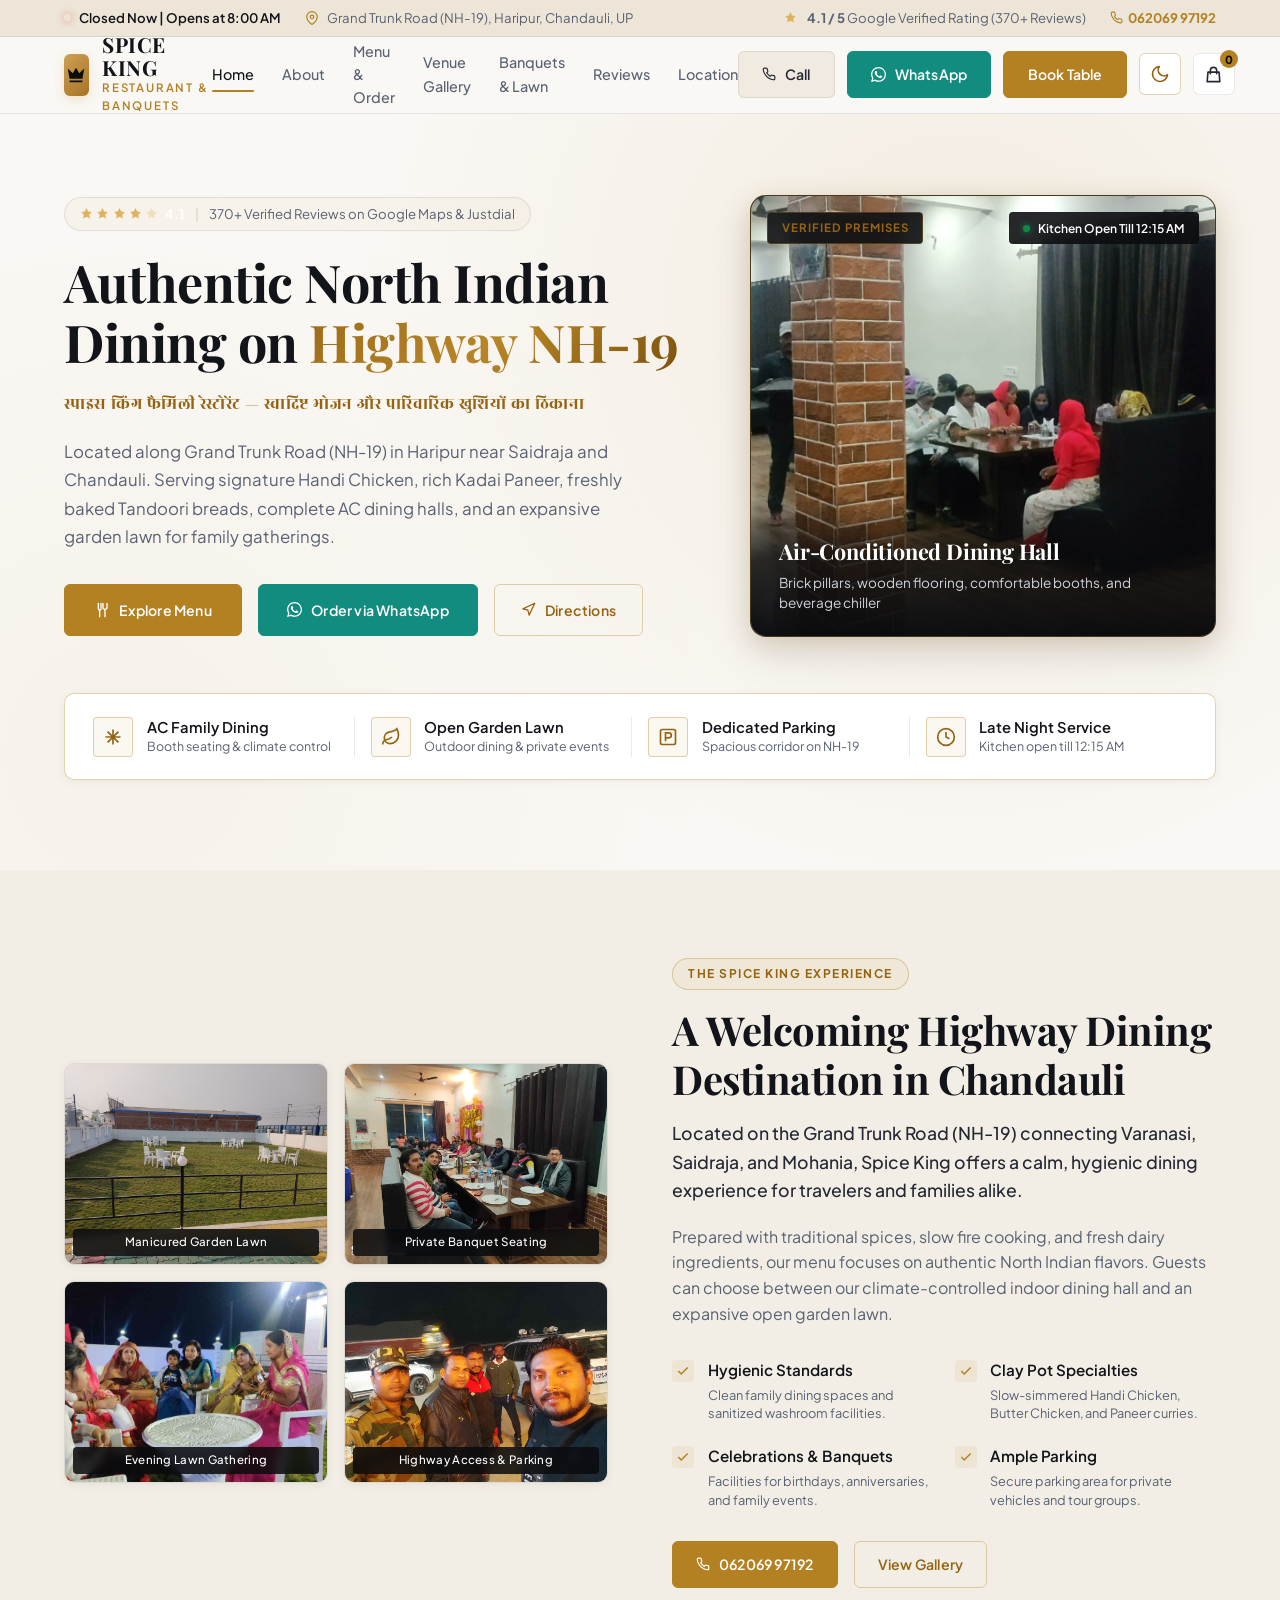
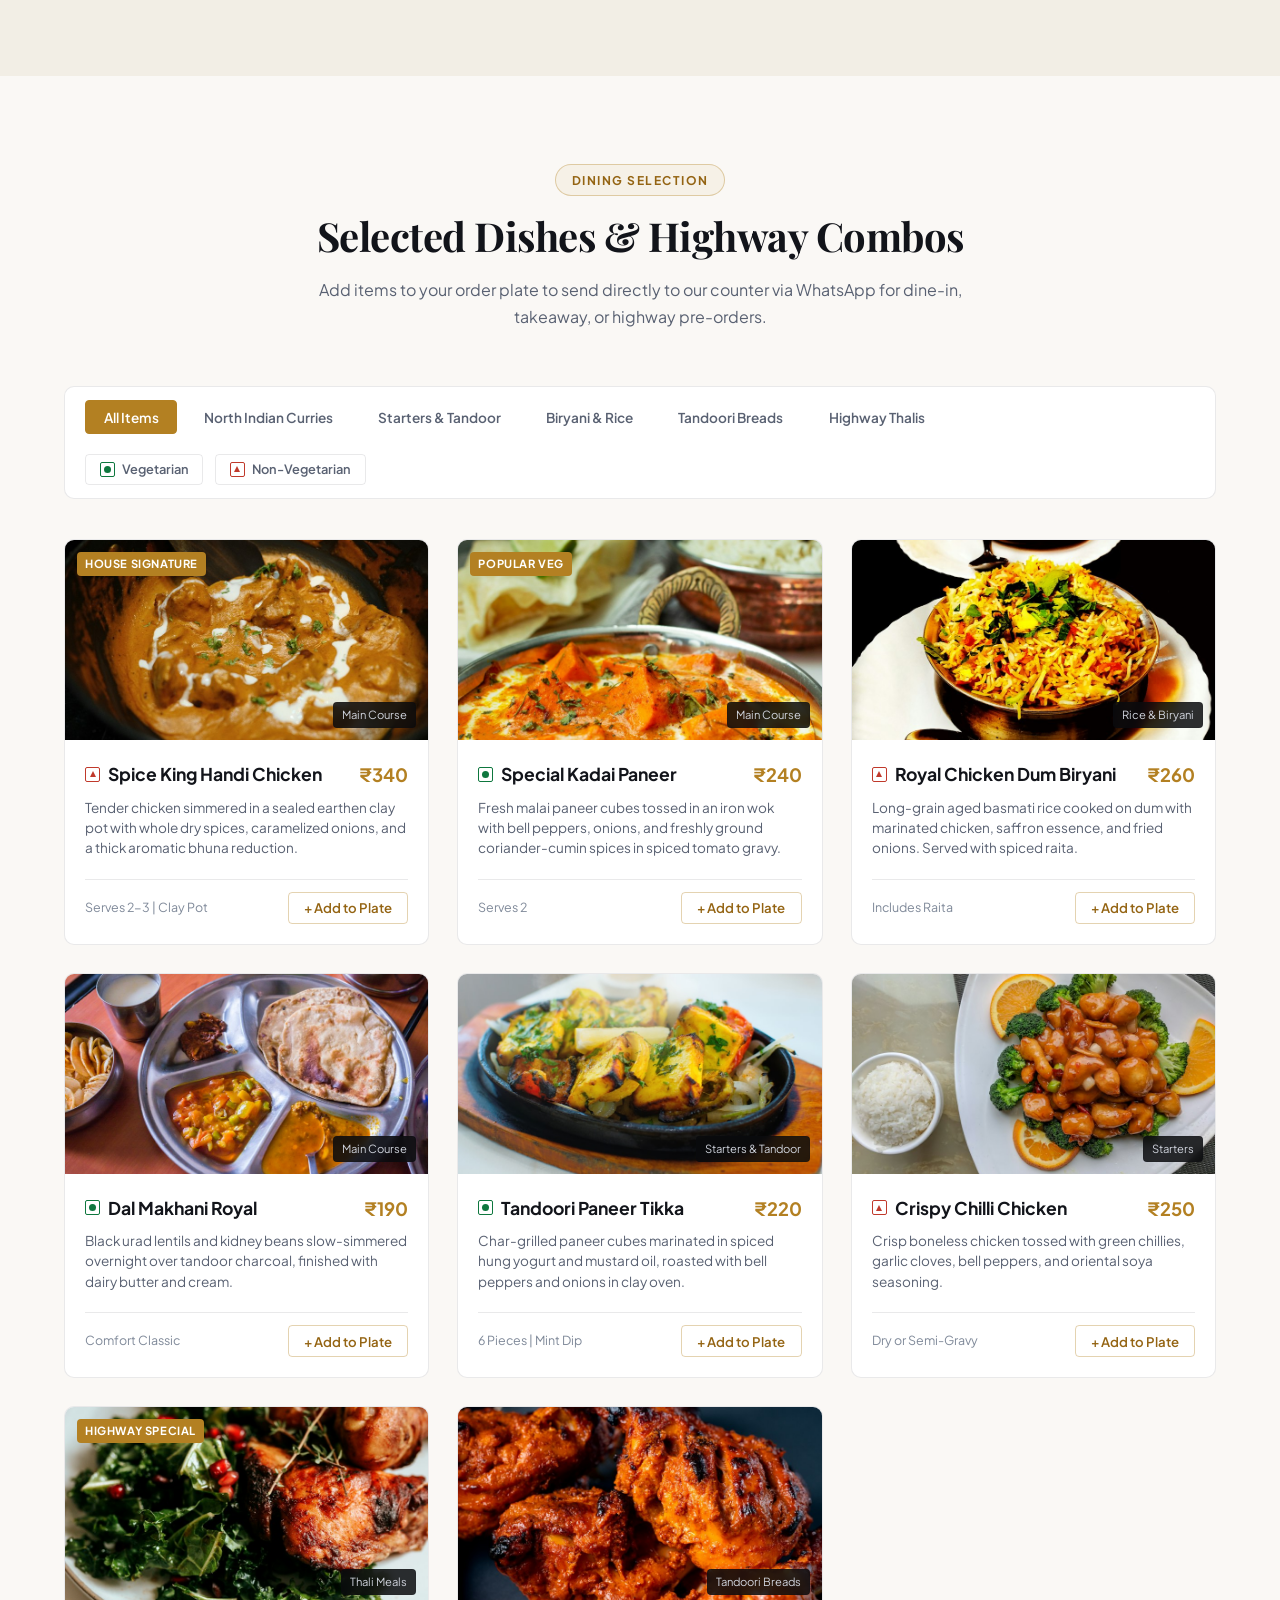
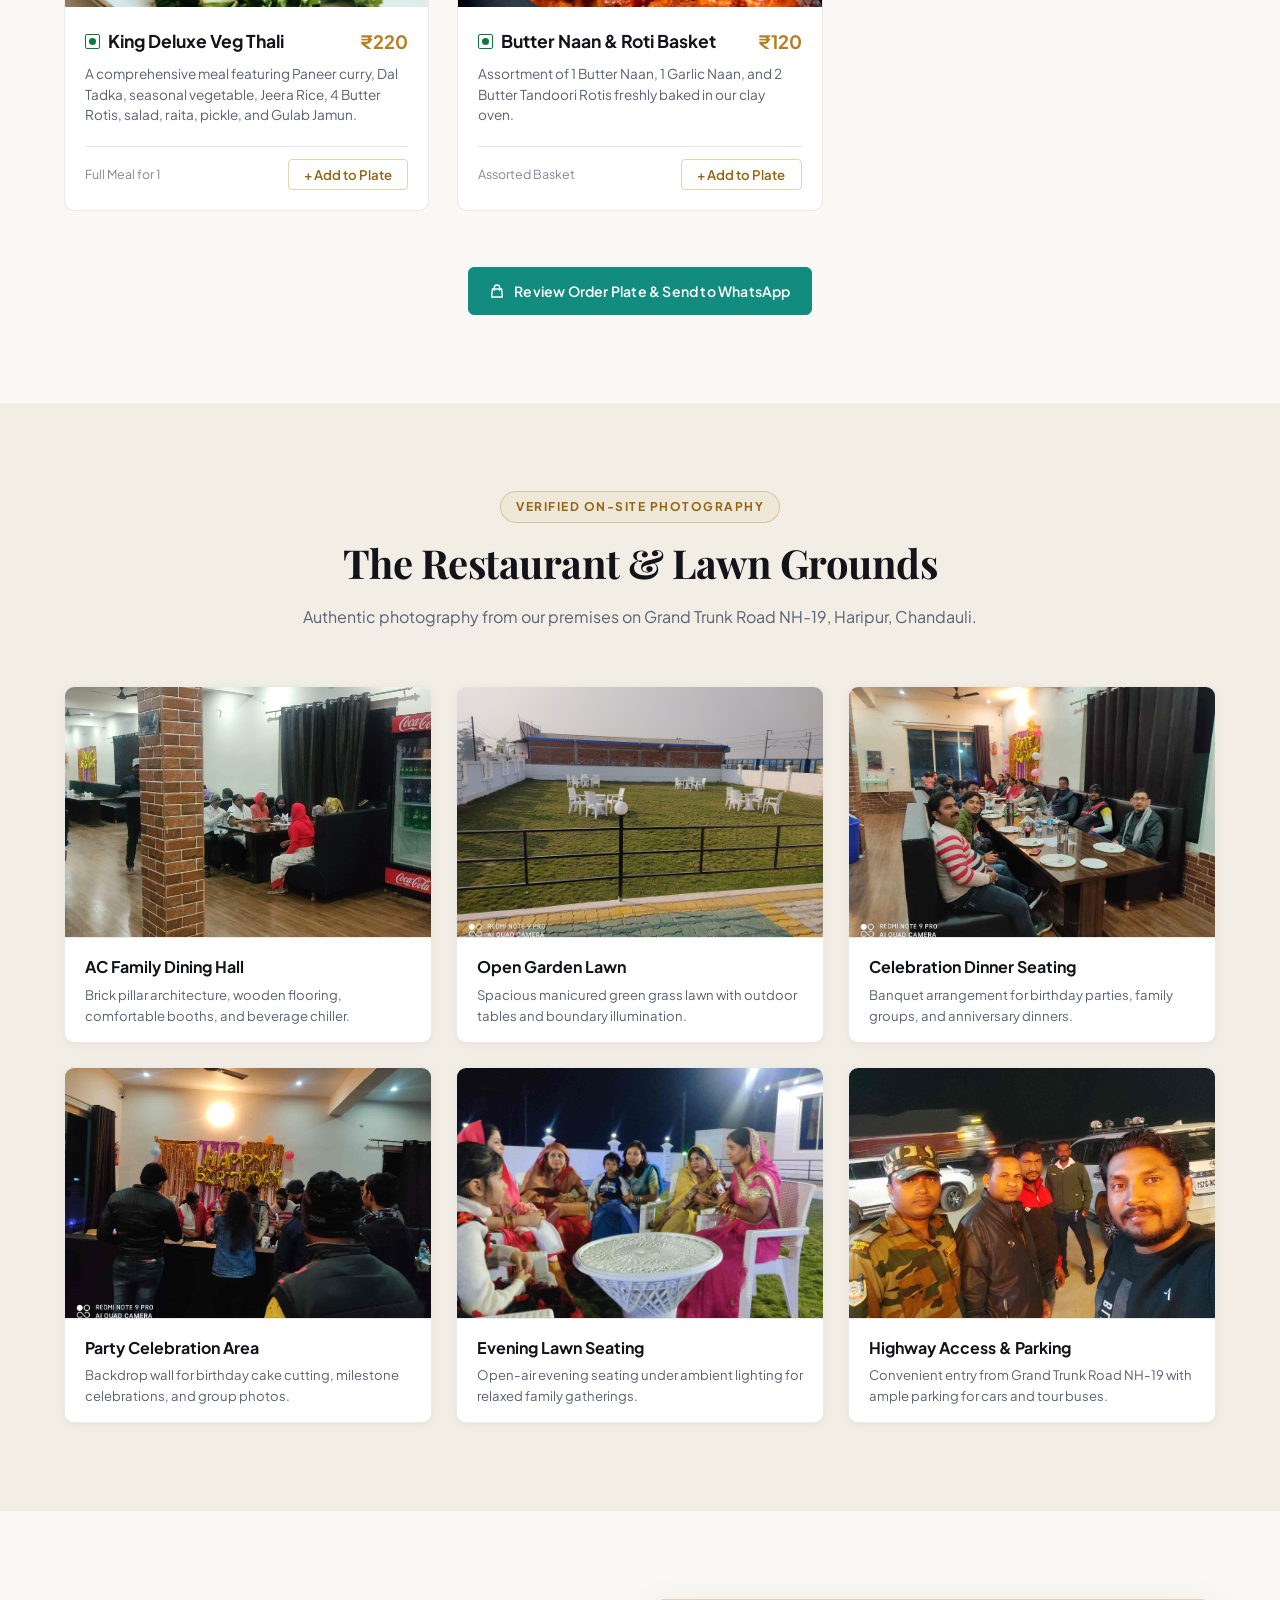
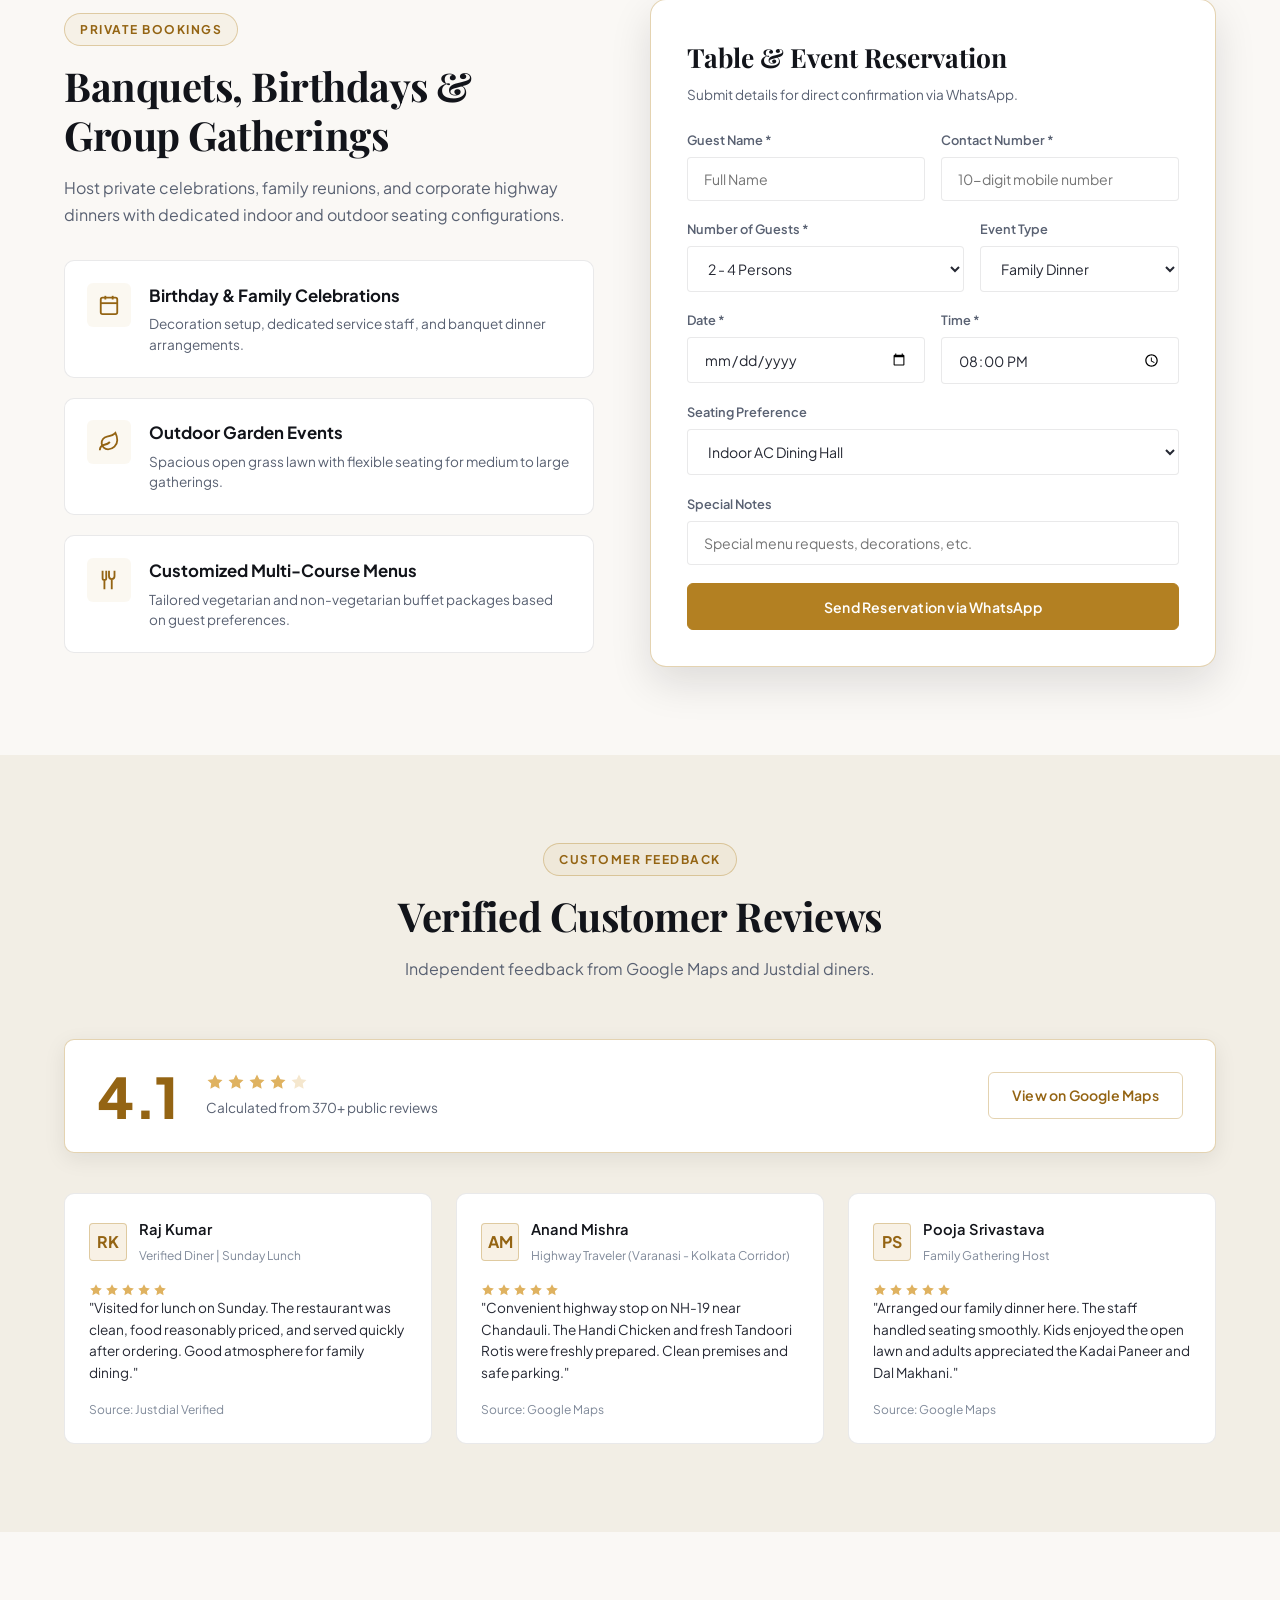
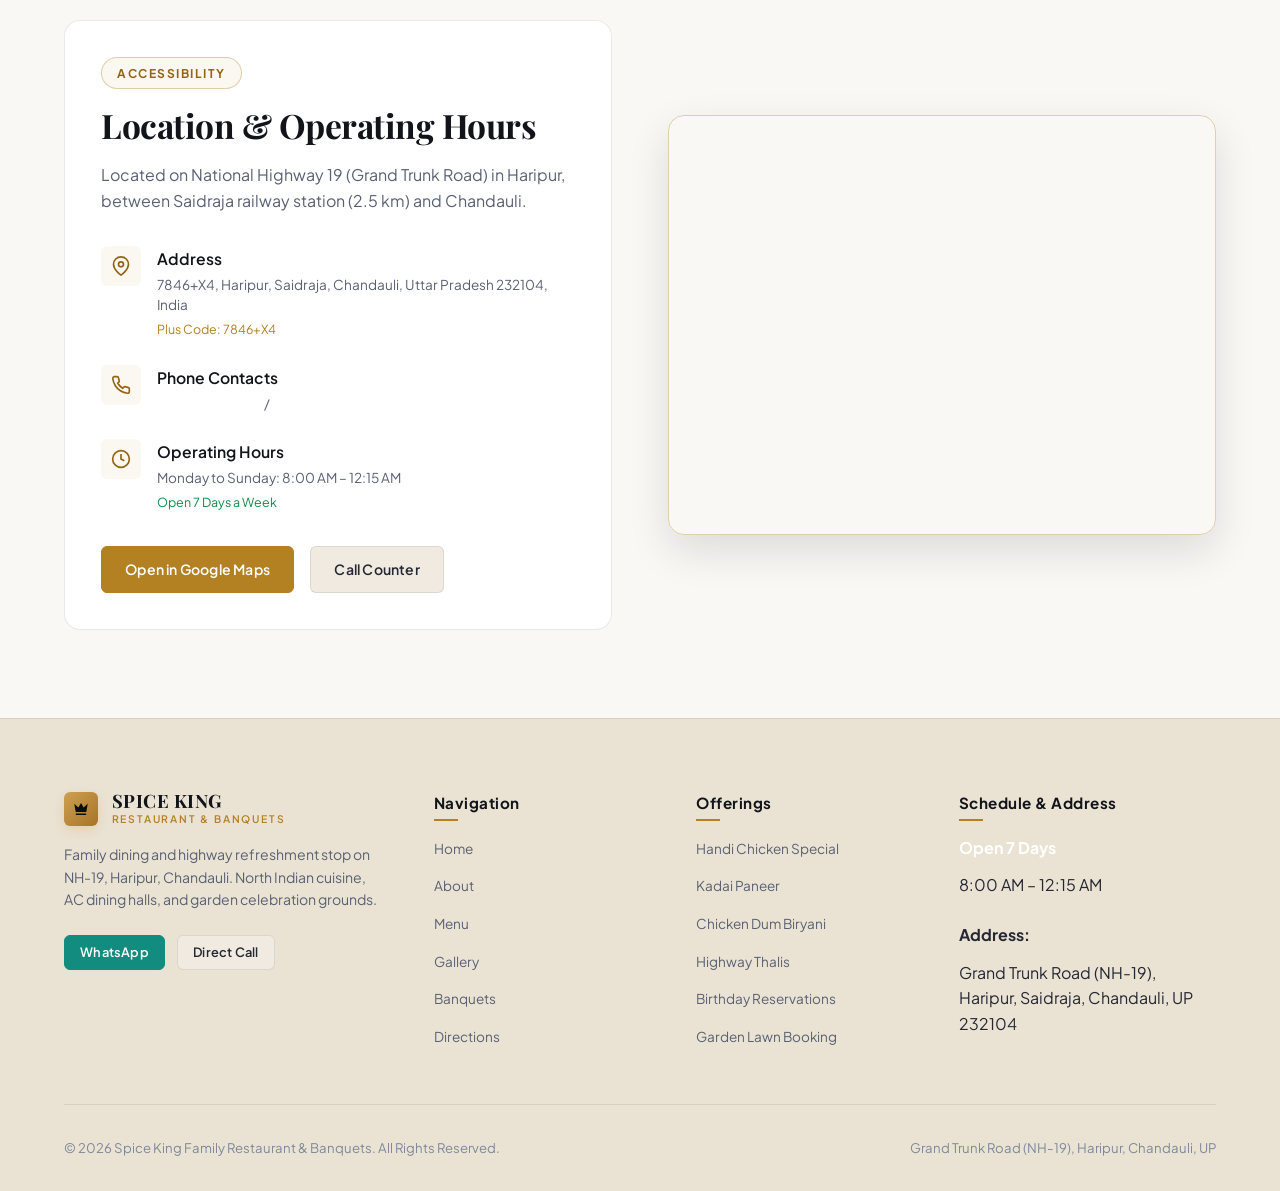
==== commit 4315ee02: "Fix mobile horizontal overflow and right side white space across all devices" ====
--- a/index.html
+++ b/index.html
@@ -578,7 +578,7 @@
       </div>
 
       <div style="text-align: center; margin-top: 3.5rem;">
-        <button class="btn btn-whatsapp" onclick="document.getElementById('cartToggleBtn').click();" style="padding: 0.85rem 2rem;">
+        <button class="btn btn-whatsapp" onclick="document.getElementById('cartToggleBtn').click();" style="padding: 0.85rem 1.25rem; max-width: 100%;">
           <span class="svg-icon svg-stroke" style="width:16px; height:16px;">
             <svg viewBox="0 0 24 24"><path d="M16 11V7a4 4 0 00-8 0v4M5 9h14l1 12H4L5 9z"/></svg>
           </span>
--- a/assets/css/styles.css
+++ b/assets/css/styles.css
@@ -124,6 +124,9 @@
   font-size: 16px;
   -webkit-font-smoothing: antialiased;
   -moz-osx-font-smoothing: grayscale;
+  overflow-x: hidden;
+  max-width: 100%;
+  width: 100%;
 }
 
 body {
@@ -132,6 +135,9 @@
   color: var(--text-main);
   line-height: 1.6;
   overflow-x: hidden;
+  max-width: 100%;
+  width: 100%;
+  position: relative;
   transition: background-color 0.3s ease, color 0.3s ease;
 }
 
@@ -1647,17 +1653,21 @@
   bottom: 0;
   left: 0;
   right: 0;
+  width: 100%;
+  max-width: 100vw;
+  box-sizing: border-box;
   z-index: 99;
   background: var(--bg-glass);
   backdrop-filter: blur(16px);
   -webkit-backdrop-filter: blur(16px);
   border-top: 1px solid var(--border-gold);
-  padding: 0.6rem 1rem;
+  padding: 0.5rem 0.75rem;
 }
 
 .mobile-bar-inner {
   display: flex;
-  gap: 0.6rem;
+  gap: 0.5rem;
+  width: 100%;
   max-width: 500px;
   margin: 0 auto;
 }
@@ -1729,7 +1739,7 @@
 .cart-drawer {
   position: fixed;
   top: 0;
-  right: -420px;
+  right: 0;
   width: 100%;
   max-width: 400px;
   height: 100%;
@@ -1739,12 +1749,17 @@
   z-index: 201;
   display: flex;
   flex-direction: column;
-  transition: right 0.3s cubic-bezier(0.16, 1, 0.3, 1);
+  transform: translateX(105%);
+  visibility: hidden;
+  pointer-events: none;
+  transition: transform 0.3s cubic-bezier(0.16, 1, 0.3, 1), visibility 0.3s ease;
   box-shadow: var(--shadow-lg);
 }
 
 .cart-drawer.active {
-  right: 0;
+  transform: translateX(0);
+  visibility: visible;
+  pointer-events: auto;
 }
 
 .cart-header {
@@ -1981,6 +1996,72 @@
 }
 
 @media (max-width: 768px) {
+  .container {
+    padding: 0 1rem;
+    max-width: 100%;
+    width: 100%;
+    box-sizing: border-box;
+  }
+  .btn {
+    white-space: normal;
+    word-break: break-word;
+    max-width: 100%;
+  }
+  .hero-rating-badge {
+    max-width: 100%;
+    flex-wrap: wrap;
+    border-radius: var(--radius-sm);
+    font-size: 0.78rem;
+    padding: 0.4rem 0.75rem;
+    gap: 0.4rem;
+  }
+  .hero-cta-group {
+    width: 100%;
+    flex-direction: column;
+  }
+  .hero-cta-group .btn {
+    width: 100%;
+    justify-content: center;
+  }
+  .nav-container {
+    padding: 0 0.75rem;
+    height: 68px;
+  }
+  .brand-logo {
+    gap: 0.55rem;
+  }
+  .logo-icon {
+    width: 36px;
+    height: 36px;
+  }
+  .logo-icon svg {
+    width: 18px;
+    height: 18px;
+  }
+  .brand-name {
+    font-size: 1.15rem;
+  }
+  .brand-sub {
+    font-size: 0.65rem;
+    letter-spacing: 1.2px;
+  }
+  .theme-toggle-btn, .cart-toggle-btn {
+    width: 38px;
+    height: 38px;
+  }
+  .nav-actions {
+    gap: 0.45rem;
+  }
+  .hero-grid > *, .about-grid > *, .banquet-grid > *, .location-grid > * {
+    min-width: 0;
+    max-width: 100%;
+  }
+  .banquet-form-card {
+    padding: 1.5rem 1rem;
+  }
+  .banquet-feature-box {
+    padding: 1rem;
+  }
   .top-notice-bar {
     display: none;
   }
